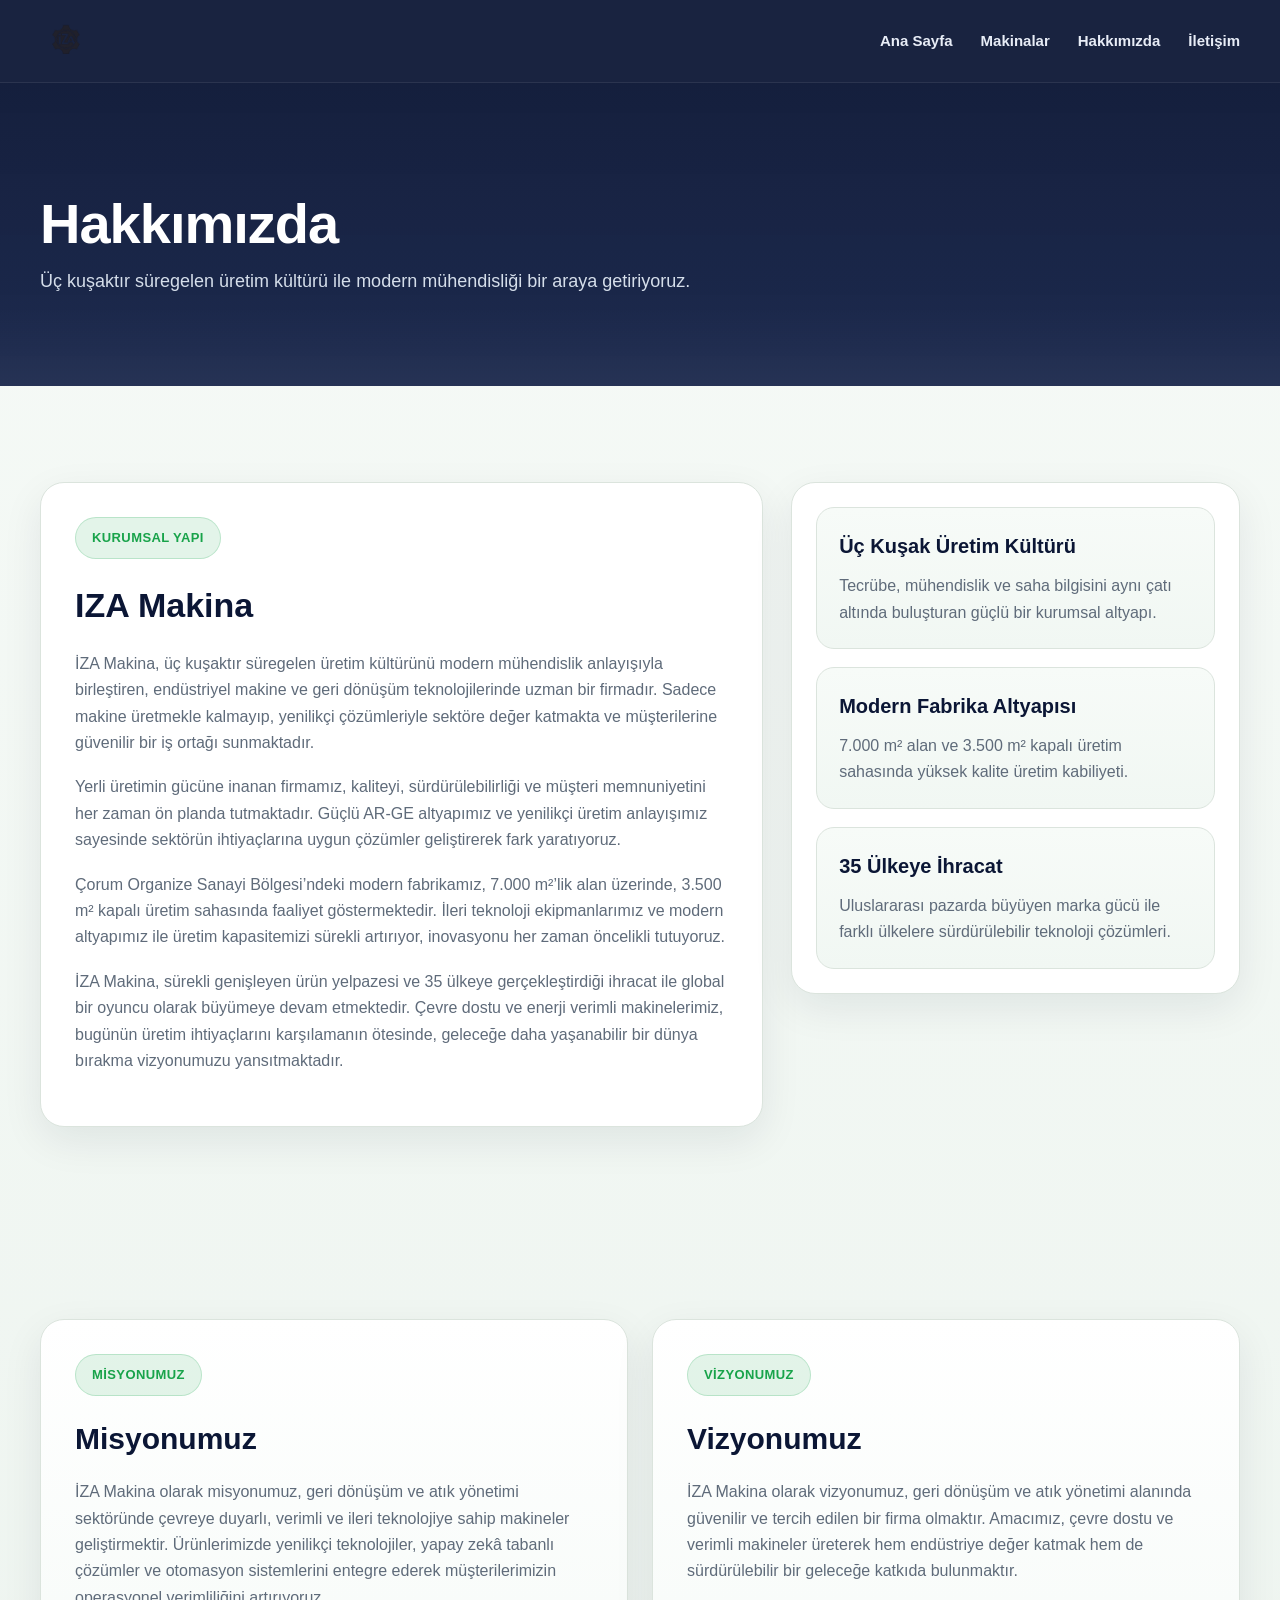
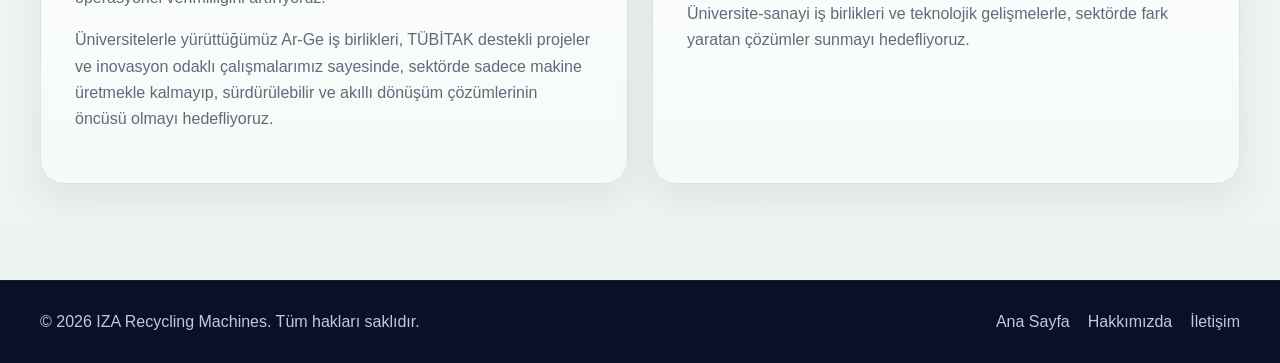
==== pages/about.html @ 07eab507 "site upload site upload" ====
<!DOCTYPE html>
<html lang="tr">
<head>
  <meta charset="UTF-8" />
  <meta name="viewport" content="width=device-width, initial-scale=1.0" />
  <title>Hakkımızda | IZA Makina</title>
  <link rel="stylesheet" href="../assets/css/style.css" />
</head>
<body>

  <header class="header">
    <div class="container">
<a href="../index.html" class="logo">
  <img src="../assets/images/izaLogo.png" alt="IZA Recycling Logo">
</a>

      <nav class="nav">
        <a href="../index.html">Ana Sayfa</a>
        <a href="../index.html#kategoriler">Makinalar</a>
        <a href="about.html">Hakkımızda</a>
        <a href="contact.html">İletişim</a>
      </nav>
    </div>
  </header>

  <main>
    <section class="page-hero">
      <div class="container">
        <h1>Hakkımızda</h1>
        <p>Üç kuşaktır süregelen üretim kültürü ile modern mühendisliği bir araya getiriyoruz.</p>
      </div>
    </section>

    <section class="about-section">
      <div class="container">
        <div class="about-grid">
          <div class="about-text">
            <span class="section-label">Kurumsal Yapı</span>
            <h2>IZA Makina</h2>

            <p>
              İZA Makina, üç kuşaktır süregelen üretim kültürünü modern mühendislik anlayışıyla birleştiren, endüstriyel makine ve geri dönüşüm teknolojilerinde uzman bir firmadır. Sadece makine üretmekle kalmayıp, yenilikçi çözümleriyle sektöre değer katmakta ve müşterilerine güvenilir bir iş ortağı sunmaktadır.
            </p>

            <p>
              Yerli üretimin gücüne inanan firmamız, kaliteyi, sürdürülebilirliği ve müşteri memnuniyetini her zaman ön planda tutmaktadır. Güçlü AR-GE altyapımız ve yenilikçi üretim anlayışımız sayesinde sektörün ihtiyaçlarına uygun çözümler geliştirerek fark yaratıyoruz.
            </p>

            <p>
              Çorum Organize Sanayi Bölgesi’ndeki modern fabrikamız, 7.000 m²’lik alan üzerinde, 3.500 m² kapalı üretim sahasında faaliyet göstermektedir. İleri teknoloji ekipmanlarımız ve modern altyapımız ile üretim kapasitemizi sürekli artırıyor, inovasyonu her zaman öncelikli tutuyoruz.
            </p>

            <p>
              İZA Makina, sürekli genişleyen ürün yelpazesi ve 35 ülkeye gerçekleştirdiği ihracat ile global bir oyuncu olarak büyümeye devam etmektedir. Çevre dostu ve enerji verimli makinelerimiz, bugünün üretim ihtiyaçlarını karşılamanın ötesinde, geleceğe daha yaşanabilir bir dünya bırakma vizyonumuzu yansıtmaktadır.
            </p>
          </div>

          <div class="about-highlight">
            <div class="highlight-card">
              <h3>Üç Kuşak Üretim Kültürü</h3>
              <p>Tecrübe, mühendislik ve saha bilgisini aynı çatı altında buluşturan güçlü bir kurumsal altyapı.</p>
            </div>

            <div class="highlight-card">
              <h3>Modern Fabrika Altyapısı</h3>
              <p>7.000 m² alan ve 3.500 m² kapalı üretim sahasında yüksek kalite üretim kabiliyeti.</p>
            </div>

            <div class="highlight-card">
              <h3>35 Ülkeye İhracat</h3>
              <p>Uluslararası pazarda büyüyen marka gücü ile farklı ülkelere sürdürülebilir teknoloji çözümleri.</p>
            </div>
          </div>
        </div>
      </div>
    </section>

    <section class="mission-vision">
      <div class="container">
        <div class="mission-grid">
          <div class="mission-card">
            <span class="section-label">Misyonumuz</span>
            <h2>Misyonumuz</h2>
            <p>
              İZA Makina olarak misyonumuz, geri dönüşüm ve atık yönetimi sektöründe çevreye duyarlı, verimli ve ileri teknolojiye sahip makineler geliştirmektir. Ürünlerimizde yenilikçi teknolojiler, yapay zekâ tabanlı çözümler ve otomasyon sistemlerini entegre ederek müşterilerimizin operasyonel verimliliğini artırıyoruz.
            </p>
            <p>
              Üniversitelerle yürüttüğümüz Ar-Ge iş birlikleri, TÜBİTAK destekli projeler ve inovasyon odaklı çalışmalarımız sayesinde, sektörde sadece makine üretmekle kalmayıp, sürdürülebilir ve akıllı dönüşüm çözümlerinin öncüsü olmayı hedefliyoruz.
            </p>
          </div>

          <div class="vision-card">
            <span class="section-label">Vizyonumuz</span>
            <h2>Vizyonumuz</h2>
            <p>
              İZA Makina olarak vizyonumuz, geri dönüşüm ve atık yönetimi alanında güvenilir ve tercih edilen bir firma olmaktır. Amacımız, çevre dostu ve verimli makineler üreterek hem endüstriye değer katmak hem de sürdürülebilir bir geleceğe katkıda bulunmaktır.
            </p>
            <p>
              Üniversite-sanayi iş birlikleri ve teknolojik gelişmelerle, sektörde fark yaratan çözümler sunmayı hedefliyoruz.
            </p>
          </div>
        </div>
      </div>
    </section>
  </main>

  <footer class="footer">
    <div class="container footer-content">
      <p>© 2026 IZA Recycling Machines. Tüm hakları saklıdır.</p>
      <div class="footer-links">
        <a href="../index.html">Ana Sayfa</a>
        <a href="about.html">Hakkımızda</a>
        <a href="contact.html">İletişim</a>
      </div>
    </div>
  </footer>

</body>
</html>
---- assets/css/style.css ----
:root {
  --bg: #f4f7f5;
  --surface: #ffffff;
  --surface-soft: #eef4f0;
  --primary: #0b1635;
  --primary-2: #101d44;
  --accent: #18a34a;
  --accent-dark: #12803a;
  --text: #152033;
  --text-soft: #5f6b7a;
  --border: #dbe4dd;
  --shadow: 0 14px 40px rgba(11, 22, 53, 0.08);
  --radius: 20px;
  --radius-sm: 14px;
  --container: 1200px;
}

* {
  margin: 0;
  padding: 0;
  box-sizing: border-box;
}

html {
  scroll-behavior: smooth;
}

body {
  font-family: Arial, Helvetica, sans-serif;
  background: linear-gradient(180deg, #f6faf7 0%, #edf4ef 100%);
  color: var(--text);
  line-height: 1.65;
}

a {
  color: inherit;
  text-decoration: none;
}

img {
  display: block;
  max-width: 100%;
}

.container {
  width: min(var(--container), calc(100% - 32px));
  margin: 0 auto;
}

/* HEADER */

.header {
  position: sticky;
  top: 0;
  z-index: 1000;
  background: rgba(11, 22, 53, 0.94);
  backdrop-filter: blur(10px);
  border-bottom: 1px solid rgba(255, 255, 255, 0.08);
}

.header .container {
  min-height: 82px;
  display: flex;
  align-items: center;
  justify-content: space-between;
  gap: 24px;
}

.logo img {
  height: 52px;
  width: auto;
}

.nav {
  display: flex;
  align-items: center;
  gap: 28px;
}

.nav a {
  color: #e8edf7;
  font-size: 15px;
  font-weight: 600;
  position: relative;
  transition: 0.25s ease;
}

.nav a::after {
  content: "";
  position: absolute;
  left: 0;
  bottom: -8px;
  width: 0;
  height: 2px;
  background: var(--accent);
  transition: width 0.25s ease;
}

.nav a:hover {
  color: #ffffff;
}

.nav a:hover::after {
  width: 100%;
}

/* HERO */

.hero {
  position: relative;
  min-height: 720px;
  display: flex;
  align-items: center;
  background:
    radial-gradient(circle at top left, rgba(24, 163, 74, 0.14), transparent 28%),
    linear-gradient(rgba(7, 15, 39, 0.72), rgba(7, 15, 39, 0.84)),
    url("../images/hero.webp") center/cover no-repeat;
  color: #ffffff;
}

.hero::before {
  content: "";
  position: absolute;
  inset: 0;
  background:
    linear-gradient(90deg, rgba(255, 255, 255, 0.035) 1px, transparent 1px),
    linear-gradient(rgba(255, 255, 255, 0.035) 1px, transparent 1px);
  background-size: 48px 48px;
  mask-image: linear-gradient(to bottom, rgba(0, 0, 0, 0.9), transparent);
  pointer-events: none;
}

.hero-content {
  position: relative;
  z-index: 2;
  max-width: 800px;
}

.hero-badge,
.section-label {
  display: inline-flex;
  align-items: center;
  gap: 10px;
  padding: 9px 16px;
  border-radius: 999px;
  background: rgba(24, 163, 74, 0.12);
  color: var(--accent);
  font-size: 13px;
  font-weight: 800;
  letter-spacing: 0.4px;
  text-transform: uppercase;
  border: 1px solid rgba(24, 163, 74, 0.2);
  margin-bottom: 18px;
}

.hero h1 {
  font-size: clamp(38px, 6vw, 62px);
  line-height: 1.08;
  letter-spacing: -1.5px;
  margin-bottom: 18px;
}

.hero p {
  max-width: 720px;
  font-size: 18px;
  color: #d8dfeb;
  margin-bottom: 32px;
}

.hero-actions,
.contact-actions {
  display: flex;
  flex-wrap: wrap;
  gap: 14px;
}

.btn {
  display: inline-flex;
  align-items: center;
  justify-content: center;
  min-height: 52px;
  padding: 0 22px;
  border-radius: 14px;
  border: 1px solid transparent;
  font-size: 15px;
  font-weight: 800;
  cursor: pointer;
  transition: 0.25s ease;
}

.btn-primary {
  background: linear-gradient(135deg, var(--accent), #23c05d);
  color: #ffffff;
  box-shadow: 0 10px 24px rgba(24, 163, 74, 0.22);
}

.btn-primary:hover {
  transform: translateY(-2px);
  background: linear-gradient(135deg, var(--accent-dark), var(--accent));
}

.btn-secondary {
  background: rgba(255, 255, 255, 0.08);
  color: #ffffff;
  border-color: rgba(255, 255, 255, 0.18);
}

.btn-secondary:hover {
  background: rgba(255, 255, 255, 0.14);
}

/* GENERIC SECTIONS */

.categories,
.about-preview,
.products,
.contact-preview,
.about-section,
.mission-vision,
.contact-page-section,
.contact-forms-section,
.map-section {
  padding: 96px 0;
}

.section-heading {
  max-width: 780px;
  margin-bottom: 42px;
}

.section-heading h2 {
  font-size: clamp(30px, 4vw, 46px);
  line-height: 1.15;
  letter-spacing: -1px;
  color: var(--primary);
  margin-bottom: 14px;
}

.section-heading p {
  color: var(--text-soft);
  font-size: 16px;
}

/* CATEGORY CARDS */

.category-grid {
  display: grid;
  grid-template-columns: repeat(3, 1fr);
  gap: 24px;
}

.category-card {
  position: relative;
  overflow: hidden;
  min-height: 260px;
  background: linear-gradient(180deg, #ffffff 0%, #f4faf6 100%);
  border: 1px solid var(--border);
  border-radius: var(--radius);
  box-shadow: var(--shadow);
  transition: 0.3s ease;
}

.category-card::before {
  content: "";
  position: absolute;
  top: -30px;
  right: -30px;
  width: 120px;
  height: 120px;
  background: radial-gradient(circle, rgba(24, 163, 74, 0.12), transparent 70%);
  z-index: 1;
}

.category-card:hover {
  transform: translateY(-6px);
  border-color: #b9d8c2;
}

.category-card-front {
  position: relative;
  z-index: 2;
  padding: 28px;
  height: 100%;
  transition: opacity 0.35s ease, transform 0.35s ease;
}

.category-card-front h3 {
  font-size: 24px;
  line-height: 1.2;
  color: var(--primary);
  margin-bottom: 12px;
}

.category-card-front p {
  color: var(--text-soft);
  margin-bottom: 18px;
}

.category-count {
  display: inline-flex;
  align-items: center;
  justify-content: center;
  min-height: 36px;
  padding: 0 14px;
  border-radius: 999px;
  background: #eaf8ee;
  color: var(--accent-dark);
  font-size: 14px;
  font-weight: 800;
  border: 1px solid #ccebd6;
}

.category-card-hover {
  position: absolute;
  inset: 0;
  z-index: 3;
  opacity: 0;
  pointer-events: none;
  transition: opacity 0.35s ease;
  background: linear-gradient(135deg, rgba(11, 22, 53, 0.78), rgba(24, 163, 74, 0.72));
}

.category-card:hover .category-card-hover {
  opacity: 1;
  pointer-events: auto;
}

.category-card:hover .category-card-front {
  opacity: 0.08;
  transform: scale(1.02);
}

.hover-grid {
  position: absolute;
  inset: 0;
  display: grid;
  grid-template-columns: 1fr 1fr;
  grid-template-rows: 1fr 1fr;
}

.hover-item {
  position: relative;
  display: flex;
  align-items: center;
  justify-content: center;
  padding: 14px;
  text-align: center;
  color: #ffffff;
  font-weight: 800;
  font-size: 14px;
  line-height: 1.3;
  border: 1px solid rgba(255, 255, 255, 0.08);
  backdrop-filter: blur(1px);
  opacity: 0;
  overflow: hidden;
  isolation: isolate;
  transition: transform 0.4s ease, opacity 0.4s ease, background 0.3s ease;
}

.hover-item img {
  position: absolute;
  inset: 0;
  width: 100%;
  height: 100%;
  object-fit: contain;
  object-position: center;
  opacity: 0.42;
  transform: scale(0.88);
  z-index: -2;
  filter: brightness(0.95) saturate(0.95);
}

.hover-item span {
  position: absolute;
  inset: 0;
  z-index: 2;
  display: flex;
  align-items: center;
  justify-content: center;
  padding: 12px;
  text-align: center;
  color: #ffffff;
  text-shadow: 0 2px 10px rgba(0, 0, 0, 0.55);
  word-break: break-word;
}

.hover-item::after {
  content: "";
  position: absolute;
  inset: 0;
  background: rgba(24, 163, 74, 0.46);
  z-index: -1;
}

.hover-item:nth-child(1) {
  transform: translate(-40px, -40px);
}

.hover-item:nth-child(2) {
  transform: translate(40px, -40px);
}

.hover-item:nth-child(3) {
  transform: translate(-40px, 40px);
}

.hover-item:nth-child(4) {
  transform: translate(40px, 40px);
}

.category-card:hover .hover-item {
  transform: translate(0, 0);
  opacity: 1;
}

.hover-item:hover::after {
  background: rgba(24, 163, 74, 0.36);
}

.hover-item.empty {
  opacity: 0.12 !important;
  background: rgba(255, 255, 255, 0.03);
}

.hover-item.empty img,
.hover-item.empty span {
  display: none;
}

.hover-center {
  position: absolute;
  left: 50%;
  top: 50%;
  width: 170px;
  min-height: 170px;
  transform: translate(-50%, -50%) scale(0.8);
  border-radius: 50%;
  background: rgba(255, 255, 255, 0.12);
  border: 1px solid rgba(255, 255, 255, 0.16);
  backdrop-filter: blur(8px);
  display: flex;
  flex-direction: column;
  align-items: center;
  justify-content: center;
  gap: 12px;
  text-align: center;
  color: #ffffff;
  opacity: 0;
  transition: opacity 0.35s ease, transform 0.35s ease;
  padding: 20px;
}

.category-card:hover .hover-center {
  opacity: 1;
  transform: translate(-50%, -50%) scale(1);
}

.hover-center span {
  font-size: 14px;
  font-weight: 700;
  color: #e7fff0;
}

.hover-link {
  display: inline-flex;
  align-items: center;
  justify-content: center;
  min-height: 40px;
  padding: 0 14px;
  border-radius: 999px;
  background: #ffffff;
  color: var(--primary);
  font-size: 13px;
  font-weight: 800;
  transition: 0.25s ease;
}

.hover-link:hover {
  background: #dff7e7;
}

/* ABOUT PREVIEW */

.about-preview {
  background:
    linear-gradient(180deg, rgba(11, 22, 53, 0.96), rgba(16, 29, 68, 0.96)),
    url("../images/hero.webp") center/cover no-repeat;
  color: #ffffff;
}

.about-preview .section-heading h2,
.about-preview .section-heading p,
.about-preview .section-label {
  color: #ffffff;
}

.about-preview .section-heading p {
  color: #d7e0eb;
}

.about-features {
  display: grid;
  grid-template-columns: repeat(3, 1fr);
  gap: 24px;
}

.about-feature {
  background: rgba(255, 255, 255, 0.08);
  border: 1px solid rgba(255, 255, 255, 0.12);
  border-radius: var(--radius);
  padding: 28px;
  backdrop-filter: blur(8px);
}

.about-feature h3 {
  font-size: 22px;
  margin-bottom: 12px;
  color: #ffffff;
}

.about-feature p {
  color: #d5deea;
}

/* PRODUCTS */

.product-grid {
  display: grid;
  grid-template-columns: repeat(3, 1fr);
  gap: 24px;
}

.product-card {
  overflow: hidden;
  background: var(--surface);
  border-radius: var(--radius);
  border: 1px solid var(--border);
  box-shadow: var(--shadow);
  transition: 0.3s ease;
}

.product-card:hover {
  transform: translateY(-6px);
}

.product-card img {
  width: 100%;
  height: 250px;
  object-fit: cover;
  background: #dbe4dd;
}

.product-card-content {
  padding: 24px;
}

.product-card h3 {
  font-size: 22px;
  line-height: 1.25;
  margin-bottom: 10px;
  color: var(--primary);
}

.product-card p {
  color: var(--text-soft);
  margin-bottom: 12px;
}

.product-link {
  color: var(--accent);
  font-weight: 800;
}

.product-link:hover {
  color: var(--accent-dark);
}

/* CONTACT PREVIEW */

.contact-preview {
  background: linear-gradient(135deg, var(--primary), #182958);
  color: #ffffff;
}

.contact-preview .section-heading h2,
.contact-preview .section-heading p,
.contact-preview .section-label {
  color: #ffffff;
}

.contact-preview .section-heading p {
  color: #d8dfeb;
}

/* FOOTER */

.footer {
  background: #081127;
  color: #bfcadd;
  padding: 28px 0;
  border-top: 1px solid rgba(255, 255, 255, 0.06);
}

.footer-content {
  display: flex;
  align-items: center;
  justify-content: space-between;
  gap: 24px;
}

.footer-links {
  display: flex;
  flex-wrap: wrap;
  gap: 18px;
}

.footer-links a:hover {
  color: #ffffff;
}

/* PAGE HERO */

.page-hero {
  position: relative;
  padding: 110px 0 90px;
  background:
    linear-gradient(180deg, rgba(11, 22, 53, 0.96), rgba(16, 29, 68, 0.94)),
    url("../images/hero.webp") center/cover no-repeat;
  color: #ffffff;
}

.page-hero::after {
  content: "";
  position: absolute;
  inset: auto 0 0 0;
  height: 80px;
  background: linear-gradient(to bottom, transparent, rgba(255, 255, 255, 0.04));
}

.page-hero h1 {
  position: relative;
  z-index: 2;
  font-size: clamp(38px, 5vw, 56px);
  line-height: 1.1;
  margin-bottom: 12px;
  letter-spacing: -1px;
}

.page-hero p {
  position: relative;
  z-index: 2;
  max-width: 760px;
  color: #d5deea;
  font-size: 18px;
}

/* ABOUT PAGE */

.about-section {
  background: transparent;
}

.about-grid {
  display: grid;
  grid-template-columns: 1.45fr 0.9fr;
  gap: 28px;
  align-items: start;
}

.about-text,
.about-highlight {
  background: var(--surface);
  border: 1px solid var(--border);
  border-radius: 24px;
  box-shadow: var(--shadow);
}

.about-text {
  padding: 34px;
}

.about-text h2 {
  font-size: 34px;
  color: var(--primary);
  margin-bottom: 18px;
}

.about-text p {
  color: var(--text-soft);
  margin-bottom: 18px;
}

.about-highlight {
  padding: 24px;
  display: flex;
  flex-direction: column;
  gap: 18px;
}

.highlight-card {
  background: linear-gradient(180deg, #f7fbf8 0%, #f1f7f3 100%);
  border: 1px solid var(--border);
  border-radius: 18px;
  padding: 22px;
}

.highlight-card h3 {
  color: var(--primary);
  font-size: 20px;
  margin-bottom: 10px;
}

.highlight-card p {
  color: var(--text-soft);
}

.mission-grid {
  display: grid;
  grid-template-columns: repeat(2, 1fr);
  gap: 24px;
}

.mission-card,
.vision-card {
  background: linear-gradient(180deg, #ffffff 0%, #f5faf7 100%);
  border: 1px solid var(--border);
  border-radius: 24px;
  padding: 34px;
  box-shadow: var(--shadow);
}

.mission-card h2,
.vision-card h2 {
  color: var(--primary);
  font-size: 30px;
  margin-bottom: 16px;
}

.mission-card p,
.vision-card p {
  color: var(--text-soft);
  margin-bottom: 16px;
}

/* CONTACT PAGE */

.contact-page-section {
  padding-bottom: 48px;
}

.contact-info-grid {
  display: grid;
  grid-template-columns: repeat(3, 1fr);
  gap: 24px;
}

.contact-info-card {
  background: linear-gradient(180deg, #ffffff 0%, #f4faf6 100%);
  border: 1px solid var(--border);
  border-radius: 22px;
  padding: 28px;
  box-shadow: var(--shadow);
  min-height: 220px;
}

.contact-info-card h3 {
  font-size: 23px;
  color: var(--primary);
  margin-bottom: 14px;
}

.contact-info-card p {
  color: var(--text-soft);
  margin-bottom: 8px;
}

.contact-info-card a {
  color: var(--accent-dark);
  font-weight: 800;
}

.contact-forms-section {
  padding-top: 24px;
}

.contact-forms-grid {
  display: grid;
  grid-template-columns: repeat(2, 1fr);
  gap: 24px;
}

.contact-form-card {
  background: var(--surface);
  border: 1px solid var(--border);
  border-radius: 24px;
  padding: 32px;
  box-shadow: var(--shadow);
}

.form-card-header {
  margin-bottom: 22px;
}

.form-card-header h2 {
  font-size: 34px;
  color: var(--primary);
  margin-bottom: 10px;
}

.form-card-header p {
  color: var(--text-soft);
}

.contact-form {
  display: flex;
  flex-direction: column;
  gap: 18px;
}

.form-group {
  display: flex;
  flex-direction: column;
  gap: 8px;
}

.form-group label {
  font-size: 15px;
  font-weight: 800;
  color: var(--primary);
}

.form-group input,
.form-group textarea {
  width: 100%;
  background: #fbfdfb;
  color: var(--text);
  border: 1px solid #cfdbd2;
  border-radius: 14px;
  padding: 14px 16px;
  font-size: 15px;
  outline: none;
  transition: 0.25s ease;
}

.form-group input:focus,
.form-group textarea:focus {
  border-color: #8fd1a7;
  box-shadow: 0 0 0 4px rgba(24, 163, 74, 0.12);
}

.form-group textarea {
  resize: vertical;
  min-height: 160px;
}

.map-wrapper {
  overflow: hidden;
  border-radius: 24px;
  border: 1px solid var(--border);
  box-shadow: var(--shadow);
}

/* RESPONSIVE */

@media (max-width: 1100px) {
  .category-grid,
  .about-features,
  .product-grid,
  .contact-info-grid,
  .contact-forms-grid,
  .mission-grid,
  .about-grid {
    grid-template-columns: repeat(2, 1fr);
  }

  .about-grid {
    align-items: stretch;
  }
}

@media (max-width: 900px) {
  .header .container {
    min-height: auto;
    padding: 18px 0;
    flex-direction: column;
    align-items: flex-start;
  }

  .nav {
    flex-wrap: wrap;
    gap: 14px;
  }

  .hero {
    min-height: 620px;
  }
}

@media (max-width: 768px) {
  .category-grid,
  .about-features,
  .product-grid,
  .contact-info-grid,
  .contact-forms-grid,
  .mission-grid,
  .about-grid {
    grid-template-columns: 1fr;
  }

  .category-card-hover {
    display: none;
  }

  .category-card-front {
    opacity: 1 !important;
    transform: none !important;
  }

  .hero,
  .page-hero {
    text-align: left;
  }

  .footer-content {
    flex-direction: column;
    align-items: flex-start;
  }

  .categories,
  .about-preview,
  .products,
  .contact-preview,
  .about-section,
  .mission-vision,
  .contact-page-section,
  .contact-forms-section,
  .map-section {
    padding: 72px 0;
  }

  .contact-form-card,
  .about-text,
  .about-highlight,
  .mission-card,
  .vision-card {
    padding: 24px;
  }
}

@media (max-width: 560px) {
  .container {
    width: min(var(--container), calc(100% - 20px));
  }

  .btn {
    width: 100%;
  }

  .hero h1,
  .page-hero h1 {
    font-size: 34px;
  }

  .section-heading h2 {
    font-size: 30px;
  }

  .form-card-header h2,
  .about-text h2,
  .mission-card h2,
  .vision-card h2 {
    font-size: 28px;
  }
}
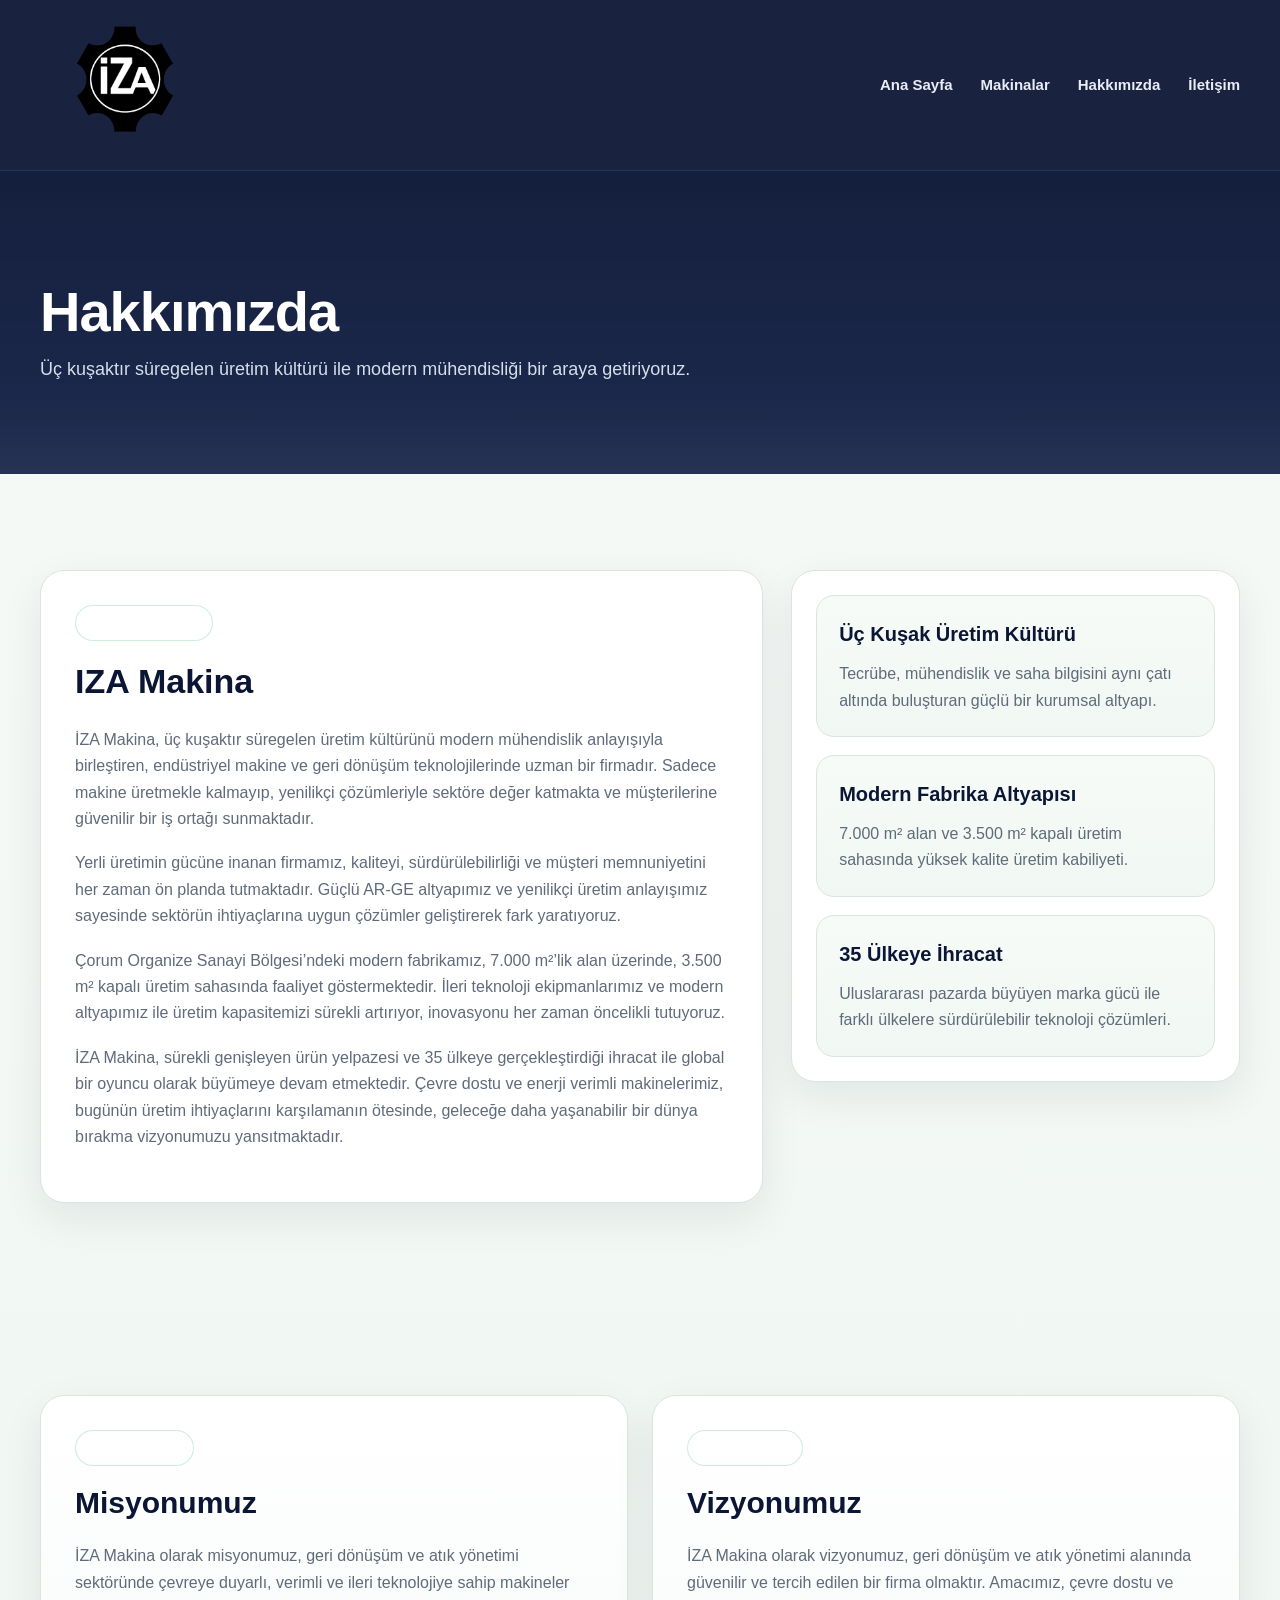
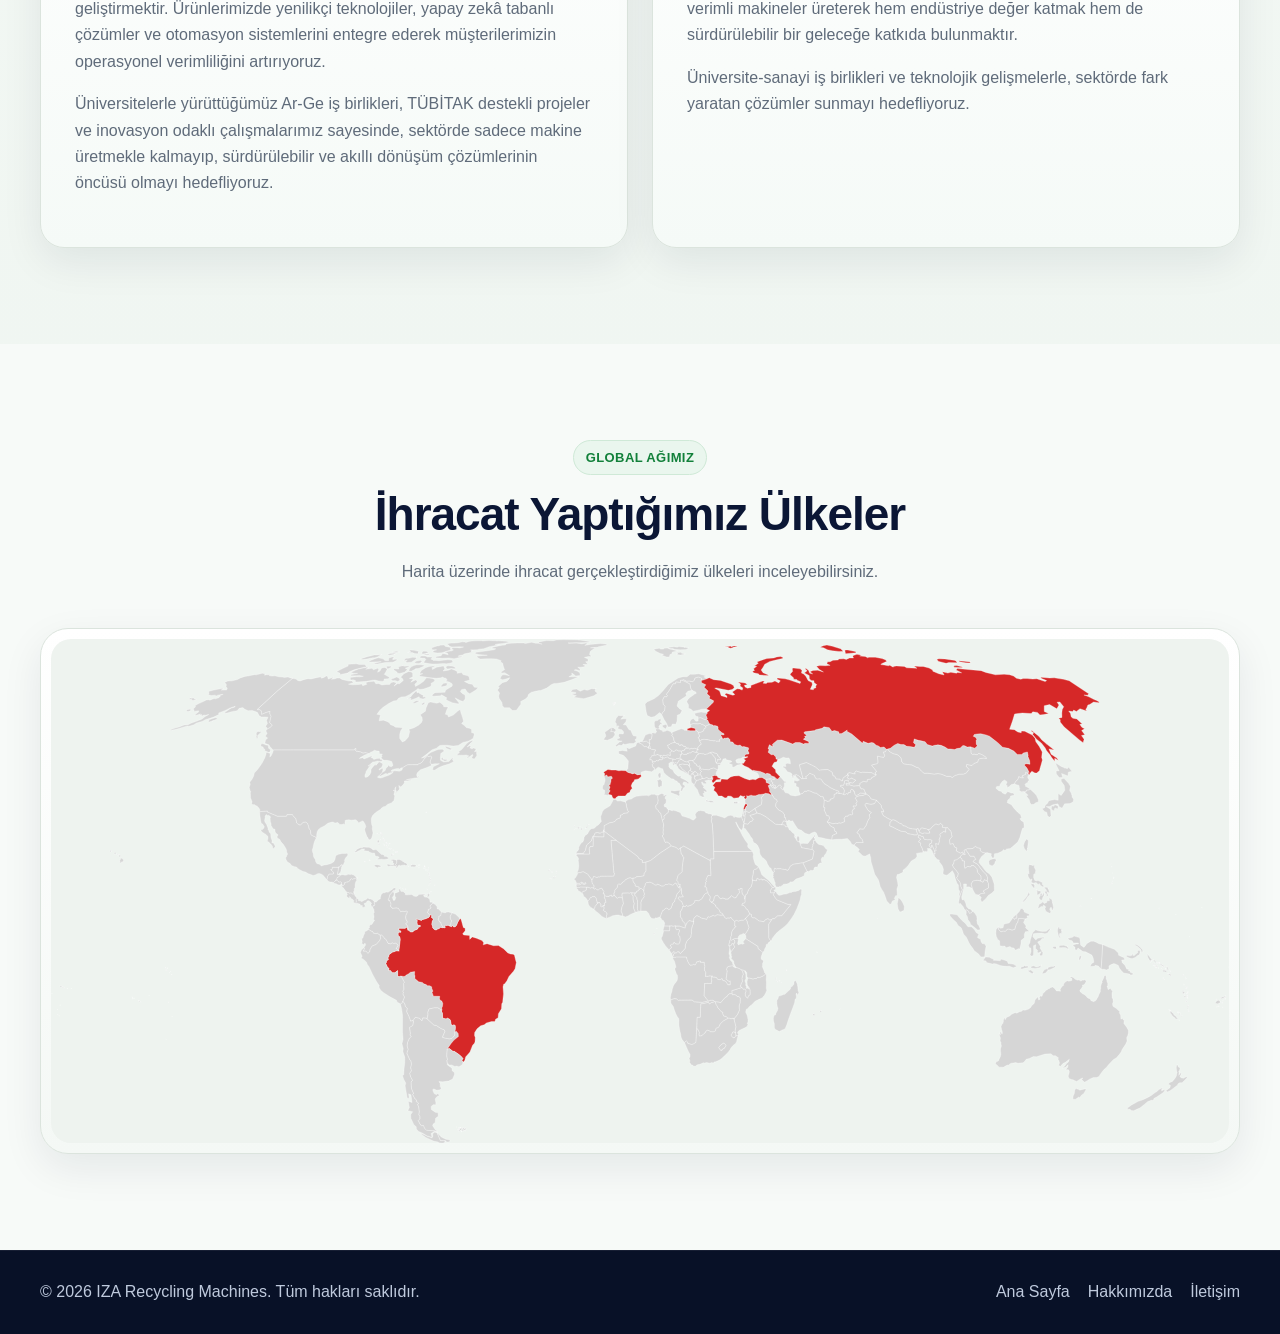
==== commit 2c2d80f3: "1.8 1.8" ====
--- a/pages/about.html
+++ b/pages/about.html
@@ -10,9 +10,9 @@
 
   <header class="header">
     <div class="container">
-<a href="../index.html" class="logo">
-  <img src="../assets/images/izaLogo.png" alt="IZA Recycling Logo">
-</a>
+      <a href="../index.html" class="logo">
+        <img src="../assets/images/izaLogo.png" alt="IZA Recycling Logo">
+      </a>
 
       <nav class="nav">
         <a href="../index.html">Ana Sayfa</a>
@@ -102,6 +102,29 @@
         </div>
       </div>
     </section>
+
+    <section class="world-map-section">
+      <div class="container">
+        <div class="section-heading section-heading-center">
+          <span class="section-label">Global Ağımız</span>
+          <h2>İhracat Yaptığımız Ülkeler</h2>
+          <p>Harita üzerinde ihracat gerçekleştirdiğimiz ülkeleri inceleyebilirsiniz.</p>
+        </div>
+
+        <div class="world-map-card">
+          <div class="world-map-wrapper">
+            <object
+              id="worldMapObject"
+              type="image/svg+xml"
+              data="../assets/images/WorldMap.svg"
+              aria-label="Dünya Haritası"
+            ></object>
+
+            <div id="map-tooltip" class="map-tooltip"></div>
+          </div>
+        </div>
+      </div>
+    </section>
   </main>
 
   <footer class="footer">
@@ -115,5 +138,78 @@
     </div>
   </footer>
 
+<script>
+document.addEventListener("DOMContentLoaded", () => {
+  const mapObject = document.getElementById("worldMapObject");
+  const tooltip = document.getElementById("map-tooltip");
+
+  const exportedCountries = [
+    { id: "ES", name: "İspanya" },
+    { id: "BR", name: "Brezilya" },
+    { id: "TR-1", name: "Türkiye" },
+    { id: "TR-2", name: "Türkiye" },
+    { id: "RU-1", name: "Rusya" },
+    { id: "RU-2", name: "Rusya" },
+    { id: "RU-3", name: "Rusya" },
+    { id: "RU-4", name: "Rusya" },
+    { id: "RU-5", name: "Rusya" },
+    { id: "RU-6", name: "Rusya" },
+    { id: "RU-7", name: "Rusya" },
+    { id: "RU-8", name: "Rusya" },
+    { id: "RU-9", name: "Rusya" },
+    { id: "RU-10", name: "Rusya" },
+    { id: "LB", name: "Lübnan" }
+  ];
+
+  mapObject.addEventListener("load", () => {
+    const svgDoc = mapObject.contentDocument;
+    if (!svgDoc) return;
+
+    const svgRoot = svgDoc.querySelector("svg");
+    if (!svgRoot) return;
+
+    svgRoot.style.width = "100%";
+    svgRoot.style.height = "100%";
+    svgRoot.style.transform = "none";
+    svgRoot.style.transformOrigin = "center center";
+    svgRoot.setAttribute("preserveAspectRatio", "xMidYMid meet");
+
+    const allCountries = svgDoc.querySelectorAll("path");
+
+    allCountries.forEach((country) => {
+      country.style.fill = "#d6d6d6";
+      country.style.stroke = "#ffffff";
+      country.style.strokeWidth = "0.5";
+      country.style.transition = "fill 0.2s ease";
+    });
+
+    exportedCountries.forEach((countryData) => {
+      const country = svgDoc.getElementById(countryData.id);
+      if (!country) return;
+
+      country.style.fill = "#d62828";
+      country.style.cursor = "pointer";
+
+      country.addEventListener("mouseenter", () => {
+        country.style.fill = "#ef4444";
+        tooltip.textContent = countryData.name;
+        tooltip.style.opacity = "1";
+      });
+
+      country.addEventListener("mousemove", (e) => {
+        const objectRect = mapObject.getBoundingClientRect();
+        tooltip.style.left = `${objectRect.left + e.clientX + 12}px`;
+        tooltip.style.top = `${objectRect.top + e.clientY + 12}px`;
+      });
+
+      country.addEventListener("mouseleave", () => {
+        country.style.fill = "#d62828";
+        tooltip.style.opacity = "0";
+      });
+    });
+  });
+});
+</script>
+
 </body>
 </html>
--- a/assets/css/style.css
+++ b/assets/css/style.css
@@ -67,7 +67,7 @@
 }
 
 .logo img {
-  height: 52px;
+  height: 170px;
   width: auto;
 }
 
@@ -167,11 +167,20 @@
   margin-bottom: 32px;
 }
 
-.hero-actions,
-.contact-actions {
+.hero-actions {
   display: flex;
   flex-wrap: wrap;
   gap: 14px;
+}
+
+.contact-actions {
+  display: flex;
+  flex-wrap: wrap;
+  gap: 14px;
+}
+
+.contact-actions-centered {
+  justify-content: center;
 }
 
 .btn {
@@ -211,6 +220,30 @@
 
 /* GENERIC SECTIONS */
 
+.partners {
+  padding: 96px 0;
+  background: #f8fbf9;
+  overflow: hidden;
+}
+
+.partner-item {
+  display: flex;
+  flex-direction: column;
+  align-items: center;
+  text-align: center;
+}
+
+.partner-item img {
+  width: 100%;
+  height: 90px;
+  object-fit: contain;
+}
+
+.partner-item span {
+  margin-top: 10px;
+  font-weight: 600;
+}
+
 .categories,
 .about-preview,
 .products,
@@ -226,6 +259,10 @@
 .section-heading {
   max-width: 780px;
   margin-bottom: 42px;
+  background: transparent;
+  border: none;
+  box-shadow: none;
+  padding: 0;
 }
 
 .section-heading h2 {
@@ -234,11 +271,46 @@
   letter-spacing: -1px;
   color: var(--primary);
   margin-bottom: 14px;
+  background: transparent;
+  border: none;
+  box-shadow: none;
 }
 
 .section-heading p {
   color: var(--text-soft);
   font-size: 16px;
+  background: transparent;
+  border: none;
+  box-shadow: none;
+}
+
+.section-heading-left {
+  text-align: left;
+}
+
+.section-heading-center {
+  text-align: center;
+  max-width: 700px;
+  margin-left: auto;
+  margin-right: auto;
+}
+
+.section-heading-left .section-label,
+.section-heading-center .section-label {
+  background: #eaf6ee;
+  color: var(--accent-dark);
+  border: 1px solid #cfe9d7;
+}
+
+.section-heading-center h2 {
+  line-height: 1.2;
+  margin-bottom: 16px;
+}
+
+.section-heading-center p {
+  line-height: 1.7;
+  margin-left: auto;
+  margin-right: auto;
 }
 
 /* CATEGORY CARDS */
@@ -489,13 +561,20 @@
 }
 
 .about-preview .section-heading h2,
-.about-preview .section-heading p,
-.about-preview .section-label {
+.about-preview .section-heading p {
   color: #ffffff;
 }
 
 .about-preview .section-heading p {
   color: #d7e0eb;
+}
+
+.about-preview .section-label,
+.contact-preview .section-label,
+.mobile-app-section .section-label {
+  background: rgba(255,255,255,0.12) !important;
+  color: #ffffff !important;
+  border: 1px solid rgba(255,255,255,0.2) !important;
 }
 
 .about-features {
@@ -546,7 +625,7 @@
 .product-card img {
   width: 100%;
   height: 250px;
-  object-fit: cover;
+  object-fit: contain;
   background: #dbe4dd;
 }
 
@@ -589,6 +668,16 @@
 }
 
 .contact-preview .section-heading p {
+  color: #d8dfeb;
+}
+
+.contact-preview .section-heading-center h2,
+.contact-preview .section-heading-center p,
+.contact-preview .section-heading-center .section-label {
+  color: #ffffff;
+}
+
+.contact-preview .section-heading-center p {
   color: #d8dfeb;
 }
 
@@ -860,7 +949,139 @@
   box-shadow: var(--shadow);
 }
 
-/* RESPONSIVE */
+/* PRODUCT DETAIL */
+
+.product-detail-section,
+.product-content-section {
+  padding: 96px 0;
+}
+
+.product-detail-top {
+  display: grid;
+  grid-template-columns: 1.1fr 1fr;
+  gap: 32px;
+  align-items: center;
+}
+
+.product-detail-image {
+  background: var(--surface);
+  border: 1px solid var(--border);
+  border-radius: 24px;
+  padding: 24px;
+  box-shadow: var(--shadow);
+}
+
+.product-detail-image img {
+  width: 100%;
+  max-height: 520px;
+  object-fit: contain;
+}
+
+.product-detail-summary {
+  background: var(--surface);
+  border: 1px solid var(--border);
+  border-radius: 24px;
+  padding: 32px;
+  box-shadow: var(--shadow);
+}
+
+.product-detail-summary h2 {
+  font-size: clamp(30px, 4vw, 44px);
+  line-height: 1.15;
+  color: var(--primary);
+  margin-bottom: 16px;
+}
+
+.product-detail-summary p {
+  color: var(--text-soft);
+  margin-bottom: 24px;
+}
+
+.product-detail-actions {
+  display: flex;
+  flex-wrap: wrap;
+  gap: 14px;
+}
+
+.product-content-grid {
+  display: grid;
+  grid-template-columns: repeat(2, 1fr);
+  gap: 24px;
+}
+
+.product-content-card {
+  background: var(--surface);
+  border: 1px solid var(--border);
+  border-radius: 24px;
+  padding: 30px;
+  box-shadow: var(--shadow);
+}
+
+.product-content-card h3 {
+  font-size: 28px;
+  color: var(--primary);
+  margin-bottom: 16px;
+}
+
+.product-content-card p {
+  color: var(--text-soft);
+}
+
+.detail-list {
+  list-style: none;
+  display: flex;
+  flex-direction: column;
+  gap: 12px;
+  padding: 0;
+  margin: 0;
+}
+
+.detail-list li {
+  position: relative;
+  padding-left: 22px;
+  color: var(--text-soft);
+}
+
+.detail-list li::before {
+  content: "";
+  position: absolute;
+  left: 0;
+  top: 10px;
+  width: 10px;
+  height: 10px;
+  border-radius: 50%;
+  background: var(--accent);
+}
+
+.specs-list {
+  display: flex;
+  flex-direction: column;
+  gap: 14px;
+}
+
+.spec-item {
+  display: flex;
+  justify-content: space-between;
+  gap: 18px;
+  padding: 14px 16px;
+  border: 1px solid var(--border);
+  border-radius: 14px;
+  background: #f8fbf9;
+}
+
+.spec-label {
+  font-weight: 800;
+  color: var(--primary);
+}
+
+.spec-value {
+  color: var(--text-soft);
+  text-align: right;
+}
+
+.similar-products-section {
+  padding-top: 0;
+}
 
 @media (max-width: 1100px) {
   .category-grid,
@@ -876,6 +1097,11 @@
   .about-grid {
     align-items: stretch;
   }
+
+  .product-detail-top,
+  .product-content-grid {
+    grid-template-columns: 1fr;
+  }
 }
 
 @media (max-width: 900px) {
@@ -934,7 +1160,9 @@
   .mission-vision,
   .contact-page-section,
   .contact-forms-section,
-  .map-section {
+  .map-section,
+  .product-detail-section,
+  .product-content-section {
     padding: 72px 0;
   }
 
@@ -942,33 +1170,192 @@
   .about-text,
   .about-highlight,
   .mission-card,
-  .vision-card {
+  .vision-card,
+  .product-detail-summary,
+  .product-content-card,
+  .product-detail-image {
     padding: 24px;
   }
+
+  .spec-item {
+    flex-direction: column;
+    align-items: flex-start;
+  }
+
+  .spec-value {
+    text-align: left;
+  }
+}
+
+.partners {
+  padding: 96px 0;
+  background: #f8fbf9;
+  overflow: hidden;
+}
+
+.partners-slider {
+  width: 100%;
+  overflow: hidden;
+  position: relative;
+}
+
+.partners-track {
+  display: flex;
+  gap: 24px;
+  will-change: transform;
+}
+
+.partner-item {
+  flex: 0 0 calc((100% - 48px) / 3);
+  max-width: calc((100% - 48px) / 3);
+  display: flex;
+  flex-direction: column;
+  align-items: center;
+  text-align: center;
+}
+
+.partner-item img {
+  width: 140px;
+  height: 80px;
+  object-fit: contain;
+  margin-bottom: 12px;
+}
+
+.partner-item span {
+  font-size: 14px;
+  font-weight: 700;
+  color: var(--primary);
+}
+
+@media (max-width: 900px) {
+  .partner-item {
+    flex: 0 0 calc((100% - 24px) / 2);
+    max-width: calc((100% - 24px) / 2);
+  }
 }
 
 @media (max-width: 560px) {
-  .container {
-    width: min(var(--container), calc(100% - 20px));
-  }
-
-  .btn {
-    width: 100%;
-  }
-
-  .hero h1,
-  .page-hero h1 {
-    font-size: 34px;
-  }
-
-  .section-heading h2 {
-    font-size: 30px;
-  }
-
-  .form-card-header h2,
-  .about-text h2,
-  .mission-card h2,
-  .vision-card h2 {
-    font-size: 28px;
-  }
+  .partner-item {
+    flex: 0 0 100%;
+    max-width: 100%;
+  }
+}
+
+.mobile-app-section {
+  padding: 72px 0;
+  background: linear-gradient(135deg, var(--primary), #182958);
+}
+
+.mobile-app-box {
+  padding: 32px 36px;
+  border-radius: 20px;
+  background: rgba(255, 255, 255, 0.06);
+  border: 1px solid rgba(255, 255, 255, 0.1);
+  backdrop-filter: blur(6px);
+  max-width: 900px;
+  margin: 0 auto;
+}
+
+.mobile-app-text {
+  text-align: center;
+}
+
+.mobile-app-text h2 {
+  color: #ffffff;
+  font-size: 32px;
+  margin-bottom: 10px;
+}
+
+.mobile-app-text p {
+  color: #cfd6e3;
+  margin-bottom: 20px;
+  max-width: 600px;
+  margin-left: auto;
+  margin-right: auto;
+}
+
+.section-label {
+  display: inline-block;
+  font-size: 13px;
+  padding: 6px 12px;
+  border-radius: 999px;
+  background: rgba(255,255,255,0.08);
+  color: #fff;
+  margin-bottom: 12px;
+}
+
+.store-buttons {
+  display: flex;
+  gap: 14px;
+  flex-wrap: wrap;
+  justify-content: center;
+}
+
+.store-buttons img {
+  height: 50px;
+  width: auto;
+  transition: transform 0.2s ease;
+}
+
+.store-buttons img:hover {
+  transform: scale(1.05);
+}
+
+.whatsapp-btn {
+  position: fixed;
+  bottom: 20px;
+  right: 20px;
+  width: 60px;
+  height: 60px;
+  z-index: 999;
+}
+
+.whatsapp-btn img {
+  width: 100%;
+  height: 100%;
+}
+
+.world-map-section {
+  padding: 96px 0;
+  background: #f7faf8;
+}
+
+.world-map-card {
+  background: linear-gradient(180deg, #ffffff 0%, #f4f8f5 100%);
+  border: 1px solid var(--border);
+  border-radius: 28px;
+  box-shadow: var(--shadow);
+  padding: 10px;
+}
+
+.world-map-wrapper {
+  position: relative;
+  width: 100%;
+  aspect-ratio: 2000 / 857;
+  border-radius: 20px;
+  overflow: hidden;
+  background: #eef3ef;
+}
+
+.world-map-wrapper object {
+  display: block;
+  width: 100%;
+  height: 100%;
+  border: 0;
+}
+
+.map-tooltip {
+  position: fixed;
+  opacity: 0;
+  pointer-events: none;
+  z-index: 9999;
+  background: rgba(11, 22, 53, 0.94);
+  color: #ffffff;
+  padding: 8px 12px;
+  border-radius: 10px;
+  font-size: 13px;
+  font-weight: 700;
+  white-space: nowrap;
+  box-shadow: 0 10px 24px rgba(11, 22, 53, 0.18);
+  transition: opacity 0.2s ease;
 }
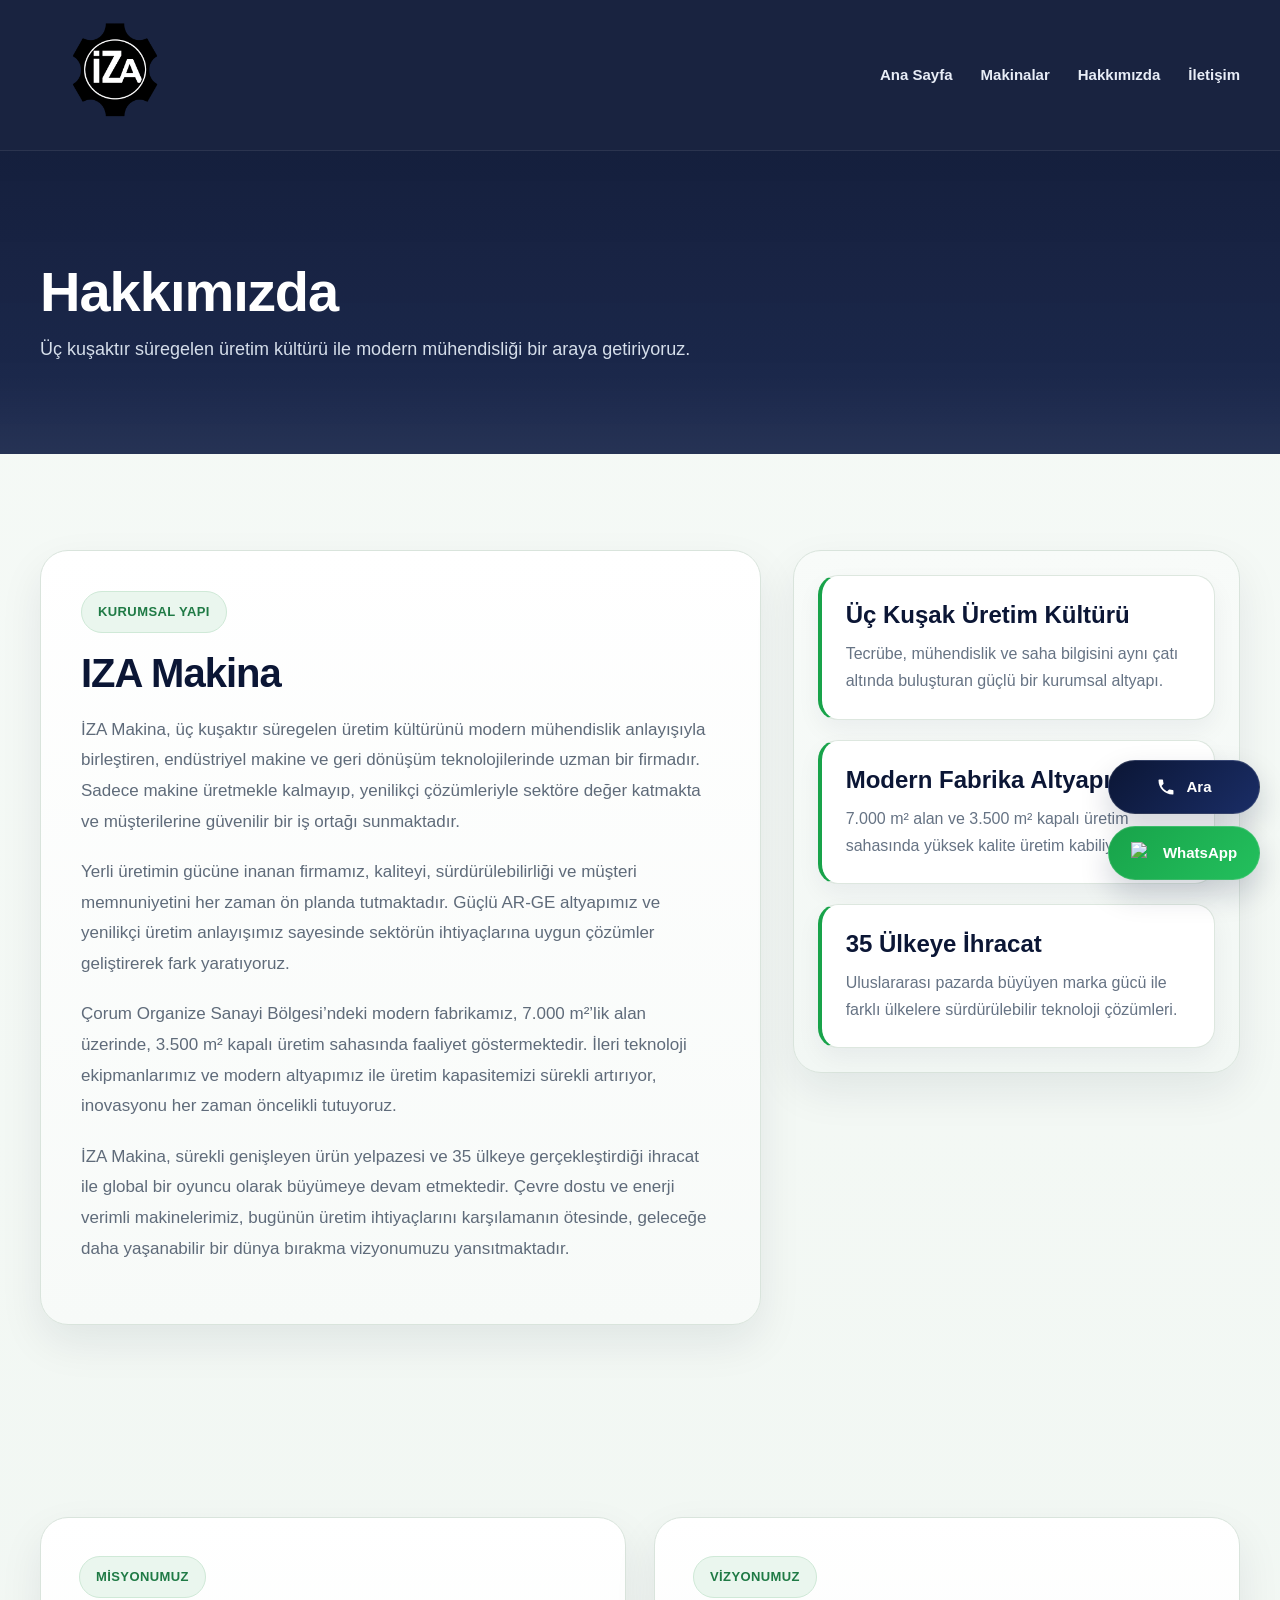
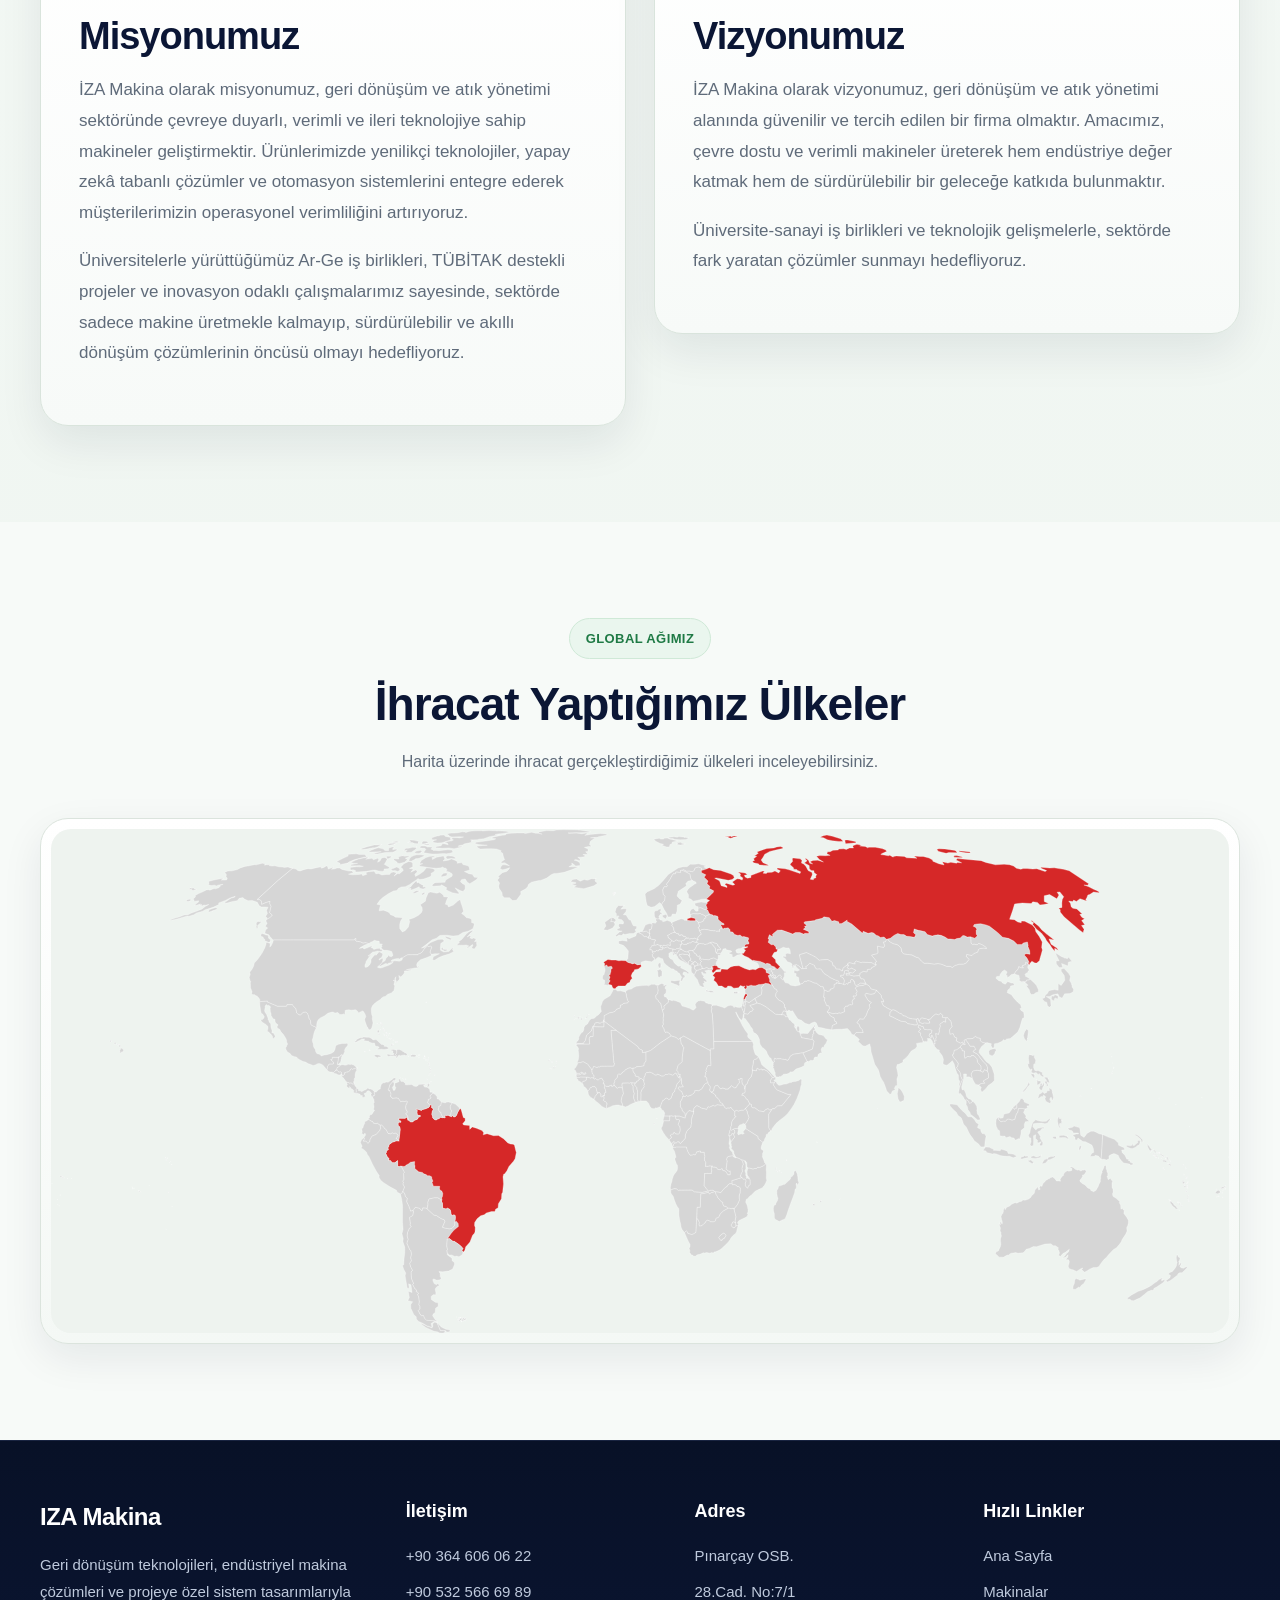
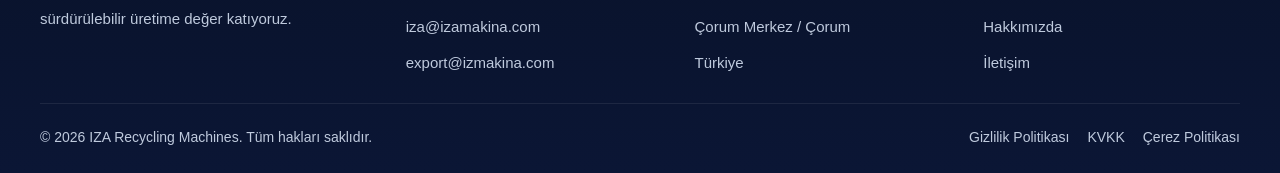
==== commit 6a27aea0: "1.9 1.9" ====
--- a/pages/about.html
+++ b/pages/about.html
@@ -127,16 +127,56 @@
     </section>
   </main>
 
-  <footer class="footer">
-    <div class="container footer-content">
-      <p>© 2026 IZA Recycling Machines. Tüm hakları saklıdır.</p>
-      <div class="footer-links">
-        <a href="../index.html">Ana Sayfa</a>
-        <a href="about.html">Hakkımızda</a>
-        <a href="contact.html">İletişim</a>
-      </div>
-    </div>
-  </footer>
+<footer class="footer">
+  <div class="container footer-main">
+    <div class="footer-brand">
+      <a href="../index.html" class="footer-logo">IZA Makina</a>
+      <p>
+        Geri dönüşüm teknolojileri, endüstriyel makina çözümleri ve projeye özel sistem tasarımlarıyla
+        sürdürülebilir üretime değer katıyoruz.
+      </p>
+    </div>
+
+    <div class="footer-column">
+      <h3>İletişim</h3>
+      <ul class="footer-list">
+        <li><a href="tel:+903646060622">+90 364 606 06 22</a></li>
+        <li><a href="tel:+905325666989">+90 532 566 69 89</a></li>
+        <li><a href="mailto:iza@izamakina.com">iza@izamakina.com</a></li>
+        <li><a href="mailto:export@izmakina.com">export@izmakina.com</a></li>
+      </ul>
+    </div>
+
+    <div class="footer-column">
+      <h3>Adres</h3>
+      <ul class="footer-list footer-address">
+        <li>Pınarçay OSB.</li>
+        <li>28.Cad. No:7/1</li>
+        <li>Çorum Merkez / Çorum</li>
+        <li>Türkiye</li>
+      </ul>
+    </div>
+
+    <div class="footer-column">
+      <h3>Hızlı Linkler</h3>
+      <ul class="footer-list">
+        <li><a href="../index.html">Ana Sayfa</a></li>
+        <li><a href="../index.html#kategoriler">Makinalar</a></li>
+        <li><a href="about.html">Hakkımızda</a></li>
+        <li><a href="contact.html">İletişim</a></li>
+      </ul>
+    </div>
+  </div>
+
+  <div class="container footer-bottom">
+    <p>© 2026 IZA Recycling Machines. Tüm hakları saklıdır.</p>
+<div class="footer-bottom-links">
+  <a href="#">Gizlilik Politikası</a>
+  <a href="#">KVKK</a>
+  <a href="#">Çerez Politikası</a>
+</div>
+  </div>
+</footer>
 
 <script>
 document.addEventListener("DOMContentLoaded", () => {
@@ -211,5 +251,29 @@
 });
 </script>
 
+<div class="floating-contact-buttons">
+  <a
+    href="tel:05532316365"
+    class="floating-btn floating-call"
+    aria-label="Telefon ile ara"
+    title="Ara"
+  >
+    <svg viewBox="0 0 24 24" aria-hidden="true">
+      <path d="M6.62 10.79a15.05 15.05 0 0 0 6.59 6.59l2.2-2.2a1 1 0 0 1 1.01-.24c1.11.37 2.3.56 3.52.56a1 1 0 0 1 1 1V20a1 1 0 0 1-1 1C10.3 21 3 13.7 3 4a1 1 0 0 1 1-1h3.5a1 1 0 0 1 1 1c0 1.22.19 2.41.56 3.52a1 1 0 0 1-.24 1.01l-2.2 2.26z"></path>
+    </svg>
+    <span>Ara</span>
+  </a>
+
+  <a
+    href="https://wa.me/905532316365?text=Merhaba%2C%20web%20sitenizden%20ula%C5%9F%C4%B1yorum.%20Bilgi%20almak%20istiyorum."
+    target="_blank"
+    class="floating-btn floating-whatsapp"
+    aria-label="WhatsApp ile iletişim"
+    title="WhatsApp"
+  >
+    <img src="https://cdn-icons-png.flaticon.com/512/733/733585.png" alt="WhatsApp">
+    <span>WhatsApp</span>
+  </a>
+</div>
 </body>
 </html>
--- a/assets/css/style.css
+++ b/assets/css/style.css
@@ -67,7 +67,7 @@
 }
 
 .logo img {
-  height: 170px;
+  height: 150px;
   width: auto;
 }
 
@@ -220,30 +220,6 @@
 
 /* GENERIC SECTIONS */
 
-.partners {
-  padding: 96px 0;
-  background: #f8fbf9;
-  overflow: hidden;
-}
-
-.partner-item {
-  display: flex;
-  flex-direction: column;
-  align-items: center;
-  text-align: center;
-}
-
-.partner-item img {
-  width: 100%;
-  height: 90px;
-  object-fit: contain;
-}
-
-.partner-item span {
-  margin-top: 10px;
-  font-weight: 600;
-}
-
 .categories,
 .about-preview,
 .products,
@@ -259,10 +235,6 @@
 .section-heading {
   max-width: 780px;
   margin-bottom: 42px;
-  background: transparent;
-  border: none;
-  box-shadow: none;
-  padding: 0;
 }
 
 .section-heading h2 {
@@ -271,17 +243,11 @@
   letter-spacing: -1px;
   color: var(--primary);
   margin-bottom: 14px;
-  background: transparent;
-  border: none;
-  box-shadow: none;
 }
 
 .section-heading p {
   color: var(--text-soft);
   font-size: 16px;
-  background: transparent;
-  border: none;
-  box-shadow: none;
 }
 
 .section-heading-left {
@@ -295,13 +261,6 @@
   margin-right: auto;
 }
 
-.section-heading-left .section-label,
-.section-heading-center .section-label {
-  background: #eaf6ee;
-  color: var(--accent-dark);
-  border: 1px solid #cfe9d7;
-}
-
 .section-heading-center h2 {
   line-height: 1.2;
   margin-bottom: 16px;
@@ -311,6 +270,20 @@
   line-height: 1.7;
   margin-left: auto;
   margin-right: auto;
+}
+
+/* light label fixes */
+
+.section-heading-left .section-label,
+.section-heading-center .section-label,
+.about-text .section-label,
+.mission-card .section-label,
+.vision-card .section-label,
+.contact-page-section .section-label,
+.form-card-header .section-label {
+  background: #eaf6ee;
+  color: #1f7a45;
+  border: 1px solid #cfe9d7;
 }
 
 /* CATEGORY CARDS */
@@ -551,6 +524,48 @@
   background: #dff7e7;
 }
 
+/* PARTNERS SLIDER */
+
+.partners {
+  padding: 96px 0;
+  background: #f8fbf9;
+  overflow: hidden;
+}
+
+.partners-slider {
+  width: 100%;
+  overflow: hidden;
+  position: relative;
+}
+
+.partners-track {
+  display: flex;
+  gap: 24px;
+  will-change: transform;
+}
+
+.partner-item {
+  flex: 0 0 calc((100% - 48px) / 3);
+  max-width: calc((100% - 48px) / 3);
+  display: flex;
+  flex-direction: column;
+  align-items: center;
+  text-align: center;
+}
+
+.partner-item img {
+  width: 140px;
+  height: 80px;
+  object-fit: contain;
+  margin-bottom: 12px;
+}
+
+.partner-item span {
+  font-size: 14px;
+  font-weight: 700;
+  color: var(--primary);
+}
+
 /* ABOUT PREVIEW */
 
 .about-preview {
@@ -561,7 +576,8 @@
 }
 
 .about-preview .section-heading h2,
-.about-preview .section-heading p {
+.about-preview .section-heading p,
+.about-preview .section-label {
   color: #ffffff;
 }
 
@@ -572,9 +588,9 @@
 .about-preview .section-label,
 .contact-preview .section-label,
 .mobile-app-section .section-label {
-  background: rgba(255,255,255,0.12) !important;
+  background: rgba(255, 255, 255, 0.12) !important;
   color: #ffffff !important;
-  border: 1px solid rgba(255,255,255,0.2) !important;
+  border: 1px solid rgba(255, 255, 255, 0.2) !important;
 }
 
 .about-features {
@@ -659,6 +675,13 @@
 .contact-preview {
   background: linear-gradient(135deg, var(--primary), #182958);
   color: #ffffff;
+  padding-top: 120px;
+  padding-bottom: 92px;
+}
+
+.contact-preview .section-heading {
+  margin-top: 8px;
+  margin-bottom: 34px;
 }
 
 .contact-preview .section-heading h2,
@@ -681,29 +704,103 @@
   color: #d8dfeb;
 }
 
+.contact-actions {
+  margin-top: 8px;
+  position: relative;
+  z-index: 2;
+}
+
 /* FOOTER */
 
 .footer {
-  background: #081127;
+  background: linear-gradient(180deg, #081127 0%, #0b1635 100%);
   color: #bfcadd;
-  padding: 28px 0;
+  padding: 56px 0 24px;
   border-top: 1px solid rgba(255, 255, 255, 0.06);
 }
 
-.footer-content {
+.footer-main {
+  display: grid;
+  grid-template-columns: 1.3fr 1fr 1fr 1fr;
+  gap: 32px;
+  padding-bottom: 28px;
+  border-bottom: 1px solid rgba(255, 255, 255, 0.08);
+}
+
+.footer-brand {
+  max-width: 360px;
+}
+
+.footer-logo {
+  display: inline-block;
+  font-size: 24px;
+  font-weight: 800;
+  color: #ffffff;
+  margin-bottom: 14px;
+  letter-spacing: -0.5px;
+}
+
+.footer-brand p {
+  color: #bfcadd;
+  font-size: 15px;
+  line-height: 1.8;
+}
+
+.footer-column h3 {
+  color: #ffffff;
+  font-size: 18px;
+  margin-bottom: 16px;
+}
+
+.footer-list {
+  list-style: none;
+  display: flex;
+  flex-direction: column;
+  gap: 10px;
+}
+
+.footer-list li,
+.footer-list a {
+  color: #bfcadd;
+  font-size: 15px;
+  line-height: 1.7;
+  transition: color 0.25s ease;
+}
+
+.footer-list a:hover {
+  color: #ffffff;
+}
+
+.footer-address li {
+  cursor: default;
+}
+
+.footer-bottom {
+  padding-top: 22px;
   display: flex;
   align-items: center;
   justify-content: space-between;
-  gap: 24px;
-}
-
-.footer-links {
+  gap: 18px;
+}
+
+.footer-bottom p {
+  color: #bfcadd;
+  font-size: 14px;
+}
+
+.footer-bottom-links {
   display: flex;
   flex-wrap: wrap;
   gap: 18px;
 }
 
-.footer-links a:hover {
+.footer-bottom-links a {
+  color: #bfcadd;
+  font-size: 14px;
+  transition: color 0.25s ease;
+}
+
+.footer-bottom-links a:hover {
   color: #ffffff;
 }
 
@@ -752,83 +849,100 @@
 .about-grid {
   display: grid;
   grid-template-columns: 1.45fr 0.9fr;
-  gap: 28px;
+  gap: 32px;
   align-items: start;
 }
 
 .about-text,
 .about-highlight {
-  background: var(--surface);
-  border: 1px solid var(--border);
-  border-radius: 24px;
-  box-shadow: var(--shadow);
+  background: linear-gradient(180deg, #ffffff 0%, #f7faf8 100%);
+  border: 1px solid #d9e4dc;
+  border-radius: 28px;
+  box-shadow: 0 18px 44px rgba(11, 22, 53, 0.08);
 }
 
 .about-text {
-  padding: 34px;
+  padding: 40px;
 }
 
 .about-text h2 {
-  font-size: 34px;
+  font-size: 40px;
   color: var(--primary);
-  margin-bottom: 18px;
+  margin-bottom: 20px;
+  line-height: 1.1;
+  letter-spacing: -1px;
 }
 
 .about-text p {
-  color: var(--text-soft);
-  margin-bottom: 18px;
+  color: #5f6b7a;
+  margin-bottom: 20px;
+  font-size: 17px;
+  line-height: 1.8;
 }
 
 .about-highlight {
   padding: 24px;
   display: flex;
   flex-direction: column;
-  gap: 18px;
+  gap: 20px;
+  background: linear-gradient(180deg, #f8fbf9 0%, #f2f7f4 100%);
+  align-self: start;
+  height: fit-content;
 }
 
 .highlight-card {
-  background: linear-gradient(180deg, #f7fbf8 0%, #f1f7f3 100%);
-  border: 1px solid var(--border);
-  border-radius: 18px;
-  padding: 22px;
+  background: #ffffff;
+  border: 1px solid #dde7df;
+  border-left: 4px solid var(--accent);
+  border-radius: 20px;
+  padding: 24px;
+  box-shadow: 0 10px 24px rgba(11, 22, 53, 0.05);
 }
 
 .highlight-card h3 {
   color: var(--primary);
-  font-size: 20px;
+  font-size: 24px;
   margin-bottom: 10px;
+  line-height: 1.25;
 }
 
 .highlight-card p {
-  color: var(--text-soft);
+  color: #667384;
+  font-size: 16px;
+  line-height: 1.7;
 }
 
 .mission-grid {
   display: grid;
   grid-template-columns: repeat(2, 1fr);
-  gap: 24px;
+  gap: 28px;
+  align-items: start;
 }
 
 .mission-card,
 .vision-card {
-  background: linear-gradient(180deg, #ffffff 0%, #f5faf7 100%);
-  border: 1px solid var(--border);
-  border-radius: 24px;
-  padding: 34px;
-  box-shadow: var(--shadow);
+  background: linear-gradient(180deg, #ffffff 0%, #f7faf8 100%);
+  border: 1px solid #d9e4dc;
+  border-radius: 28px;
+  padding: 38px;
+  box-shadow: 0 18px 44px rgba(11, 22, 53, 0.08);
 }
 
 .mission-card h2,
 .vision-card h2 {
   color: var(--primary);
-  font-size: 30px;
-  margin-bottom: 16px;
+  font-size: 38px;
+  margin-bottom: 18px;
+  line-height: 1.1;
+  letter-spacing: -1px;
 }
 
 .mission-card p,
 .vision-card p {
-  color: var(--text-soft);
-  margin-bottom: 16px;
+  color: #5f6b7a;
+  margin-bottom: 18px;
+  font-size: 17px;
+  line-height: 1.8;
 }
 
 /* CONTACT PAGE */
@@ -1083,6 +1197,8 @@
   padding-top: 0;
 }
 
+/* RESPONSIVE */
+
 @media (max-width: 1100px) {
   .category-grid,
   .about-features,
@@ -1094,13 +1210,21 @@
     grid-template-columns: repeat(2, 1fr);
   }
 
+  .footer-main {
+    grid-template-columns: repeat(2, 1fr);
+  }
+
   .about-grid {
-    align-items: stretch;
+    align-items: start;
   }
 
   .product-detail-top,
   .product-content-grid {
     grid-template-columns: 1fr;
+  }
+
+  .mobile-app-box {
+    max-width: 100%;
   }
 }
 
@@ -1109,16 +1233,35 @@
     min-height: auto;
     padding: 18px 0;
     flex-direction: column;
-    align-items: flex-start;
+    align-items: center;
+  }
+
+  .logo img {
+    height: 110px;
   }
 
   .nav {
     flex-wrap: wrap;
-    gap: 14px;
+    justify-content: center;
+    gap: 14px 20px;
   }
 
   .hero {
     min-height: 620px;
+  }
+
+  .partner-item {
+    flex: 0 0 calc((100% - 24px) / 2);
+    max-width: calc((100% - 24px) / 2);
+  }
+
+  .mobile-app-box {
+    padding: 28px 24px;
+  }
+
+  .contact-preview {
+    padding-top: 96px;
+    padding-bottom: 72px;
   }
 }
 
@@ -1145,11 +1288,6 @@
   .hero,
   .page-hero {
     text-align: left;
-  }
-
-  .footer-content {
-    flex-direction: column;
-    align-items: flex-start;
   }
 
   .categories,
@@ -1177,6 +1315,20 @@
     padding: 24px;
   }
 
+  .footer-main {
+    grid-template-columns: 1fr;
+    gap: 24px;
+  }
+
+  .footer-bottom {
+    flex-direction: column;
+    align-items: flex-start;
+  }
+
+  .footer-bottom-links {
+    gap: 14px;
+  }
+
   .spec-item {
     flex-direction: column;
     align-items: flex-start;
@@ -1185,61 +1337,97 @@
   .spec-value {
     text-align: left;
   }
-}
-
-.partners {
-  padding: 96px 0;
-  background: #f8fbf9;
-  overflow: hidden;
-}
-
-.partners-slider {
-  width: 100%;
-  overflow: hidden;
-  position: relative;
-}
-
-.partners-track {
-  display: flex;
-  gap: 24px;
-  will-change: transform;
-}
-
-.partner-item {
-  flex: 0 0 calc((100% - 48px) / 3);
-  max-width: calc((100% - 48px) / 3);
-  display: flex;
-  flex-direction: column;
-  align-items: center;
-  text-align: center;
-}
-
-.partner-item img {
-  width: 140px;
-  height: 80px;
-  object-fit: contain;
-  margin-bottom: 12px;
-}
-
-.partner-item span {
-  font-size: 14px;
-  font-weight: 700;
-  color: var(--primary);
-}
-
-@media (max-width: 900px) {
-  .partner-item {
-    flex: 0 0 calc((100% - 24px) / 2);
-    max-width: calc((100% - 24px) / 2);
+
+  .about-text h2,
+  .mission-card h2,
+  .vision-card h2 {
+    font-size: 32px;
+  }
+
+  .highlight-card h3 {
+    font-size: 21px;
+  }
+
+  .mobile-app-text h2 {
+    font-size: 28px;
+  }
+
+  .world-map-card {
+    padding: 8px;
+  }
+
+  .world-map-wrapper {
+    border-radius: 16px;
   }
 }
 
 @media (max-width: 560px) {
+  .container {
+    width: min(var(--container), calc(100% - 20px));
+  }
+
+  .btn {
+    width: 100%;
+  }
+
+  .hero-actions,
+  .contact-actions,
+  .store-buttons,
+  .product-detail-actions {
+    flex-direction: column;
+  }
+
+  .hero h1,
+  .page-hero h1 {
+    font-size: 34px;
+  }
+
+  .section-heading h2 {
+    font-size: 30px;
+  }
+
+  .form-card-header h2,
+  .about-text h2,
+  .mission-card h2,
+  .vision-card h2,
+  .product-detail-summary h2,
+  .product-content-card h3 {
+    font-size: 28px;
+  }
+
+  .hero p,
+  .page-hero p,
+  .section-heading p,
+  .about-text p,
+  .mission-card p,
+  .vision-card p,
+  .product-card p,
+  .form-card-header p {
+    font-size: 15px;
+  }
+
+  .product-card img {
+    height: 210px;
+  }
+
   .partner-item {
     flex: 0 0 100%;
     max-width: 100%;
   }
-}
+
+  .store-buttons img {
+    height: 46px;
+  }
+
+  .whatsapp-btn {
+    width: 54px;
+    height: 54px;
+    bottom: 16px;
+    right: 16px;
+  }
+}
+
+/* MOBILE APP */
 
 .mobile-app-section {
   padding: 72px 0;
@@ -1248,12 +1436,13 @@
 
 .mobile-app-box {
   padding: 32px 36px;
-  border-radius: 20px;
-  background: rgba(255, 255, 255, 0.06);
+  border-radius: 24px;
+  background: rgba(255, 255, 255, 0.08);
   border: 1px solid rgba(255, 255, 255, 0.1);
   backdrop-filter: blur(6px);
   max-width: 900px;
   margin: 0 auto;
+  box-shadow: 0 18px 38px rgba(0, 0, 0, 0.16);
 }
 
 .mobile-app-text {
@@ -1274,14 +1463,10 @@
   margin-right: auto;
 }
 
-.section-label {
-  display: inline-block;
-  font-size: 13px;
-  padding: 6px 12px;
-  border-radius: 999px;
-  background: rgba(255,255,255,0.08);
-  color: #fff;
-  margin-bottom: 12px;
+.mobile-app-section .section-label {
+  background: rgba(255, 255, 255, 0.12) !important;
+  color: #ffffff !important;
+  border: 1px solid rgba(255, 255, 255, 0.2) !important;
 }
 
 .store-buttons {
@@ -1301,19 +1486,7 @@
   transform: scale(1.05);
 }
 
-.whatsapp-btn {
-  position: fixed;
-  bottom: 20px;
-  right: 20px;
-  width: 60px;
-  height: 60px;
-  z-index: 999;
-}
-
-.whatsapp-btn img {
-  width: 100%;
-  height: 100%;
-}
+/* WORLD MAP */
 
 .world-map-section {
   padding: 96px 0;
@@ -1358,4 +1531,93 @@
   white-space: nowrap;
   box-shadow: 0 10px 24px rgba(11, 22, 53, 0.18);
   transition: opacity 0.2s ease;
+}
+
+.floating-contact-buttons {
+  position: fixed;
+  right: 20px;
+  bottom: 20px;
+  display: flex;
+  flex-direction: column;
+  gap: 12px;
+  z-index: 9999;
+}
+
+.floating-btn {
+  display: inline-flex;
+  align-items: center;
+  justify-content: center;
+  gap: 10px;
+  min-width: 152px;
+  min-height: 54px;
+  padding: 0 18px;
+  border-radius: 999px;
+  font-size: 15px;
+  font-weight: 800;
+  box-shadow: 0 14px 30px rgba(11, 22, 53, 0.18);
+  transition: transform 0.2s ease, box-shadow 0.2s ease, opacity 0.2s ease;
+  color: #ffffff;
+}
+
+.floating-btn:hover {
+  transform: translateY(-2px);
+  box-shadow: 0 18px 36px rgba(11, 22, 53, 0.24);
+}
+
+.floating-call {
+  background: linear-gradient(135deg, #0b1635, #1a2d66);
+  border: 1px solid rgba(255, 255, 255, 0.14);
+}
+
+.floating-call svg {
+  width: 20px;
+  height: 20px;
+  fill: currentColor;
+  flex-shrink: 0;
+}
+
+.floating-whatsapp {
+  background: linear-gradient(135deg, #18a34a, #23c05d);
+  border: 1px solid rgba(255, 255, 255, 0.14);
+}
+
+.floating-whatsapp img {
+  width: 22px;
+  height: 22px;
+  flex-shrink: 0;
+}
+
+@media (max-width: 768px) {
+  .floating-contact-buttons {
+    right: 14px;
+    bottom: 14px;
+    gap: 10px;
+  }
+
+  .floating-btn {
+    min-width: 136px;
+    min-height: 50px;
+    padding: 0 16px;
+    font-size: 14px;
+  }
+
+  .floating-call svg,
+  .floating-whatsapp img {
+    width: 20px;
+    height: 20px;
+  }
+}
+
+@media (max-width: 480px) {
+  .floating-btn span {
+    display: none;
+  }
+
+  .floating-btn {
+    min-width: 52px;
+    width: 52px;
+    min-height: 52px;
+    padding: 0;
+    border-radius: 50%;
+  }
 }
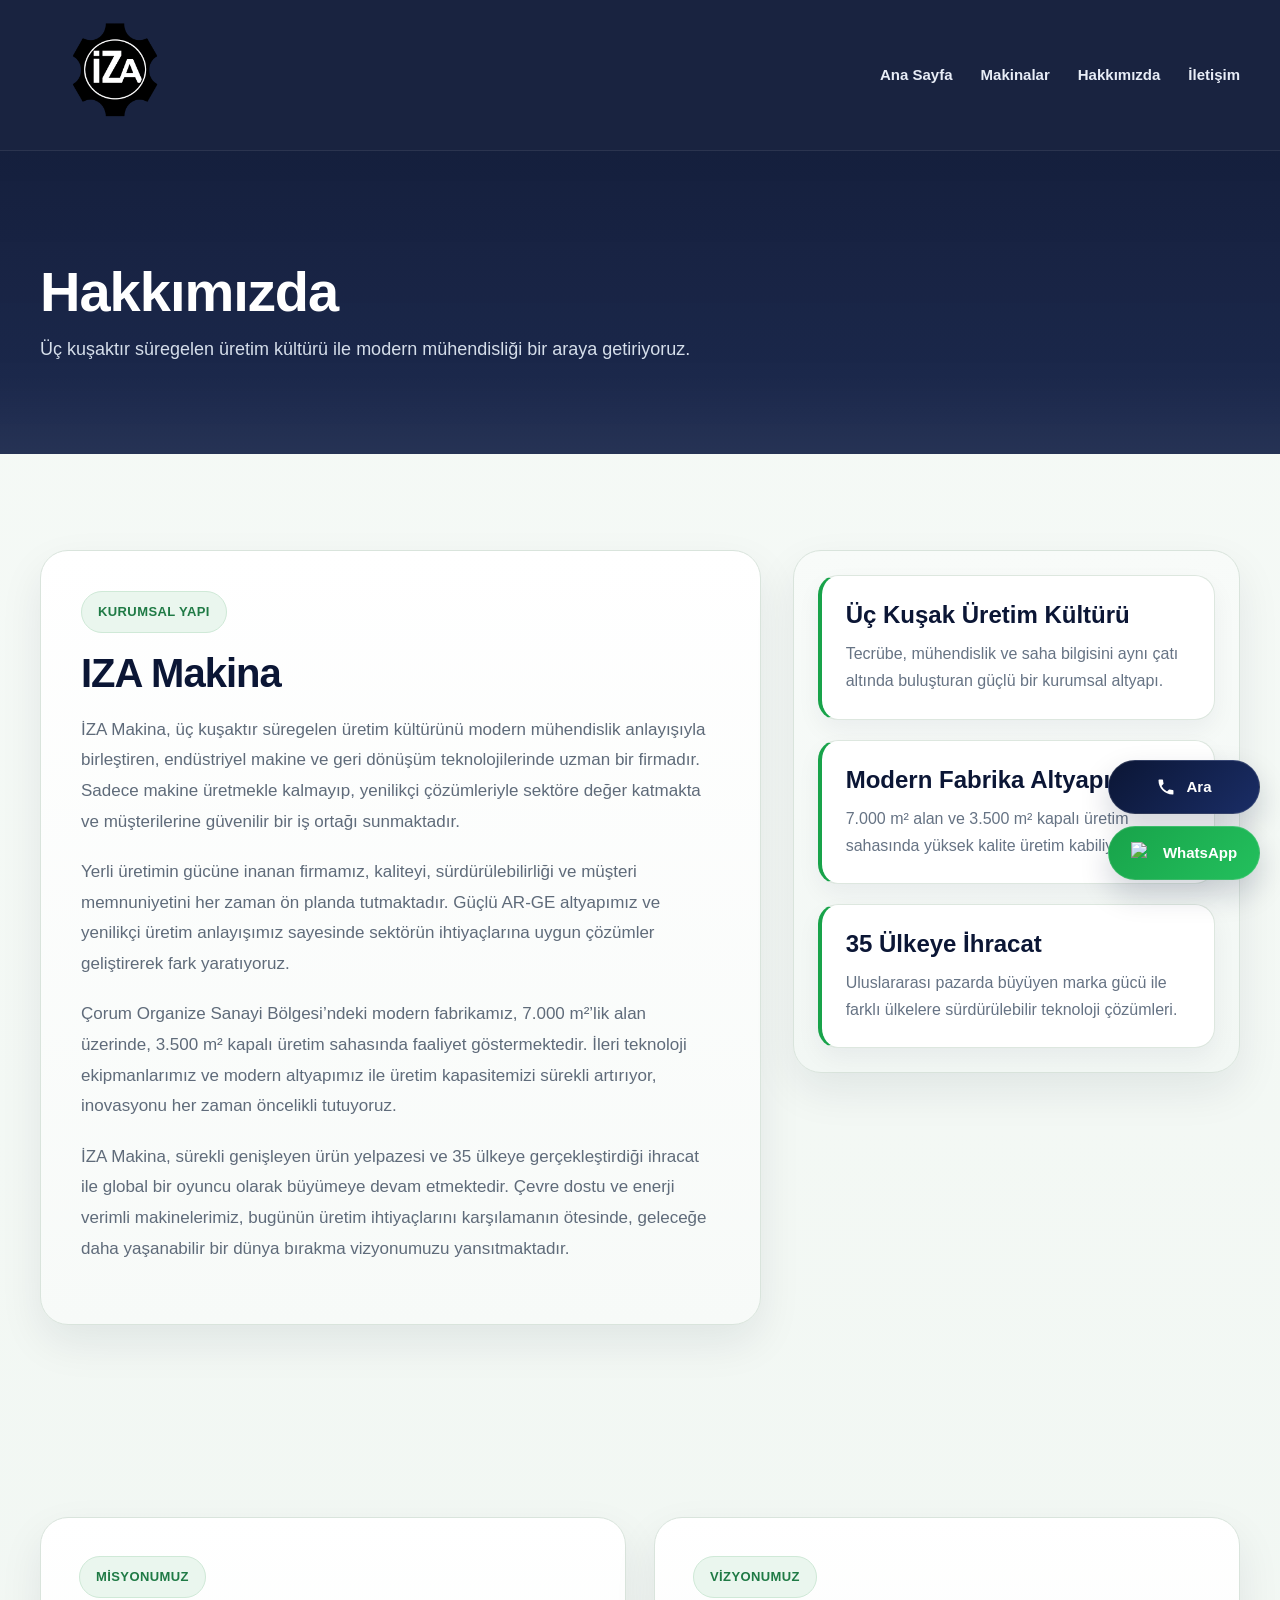
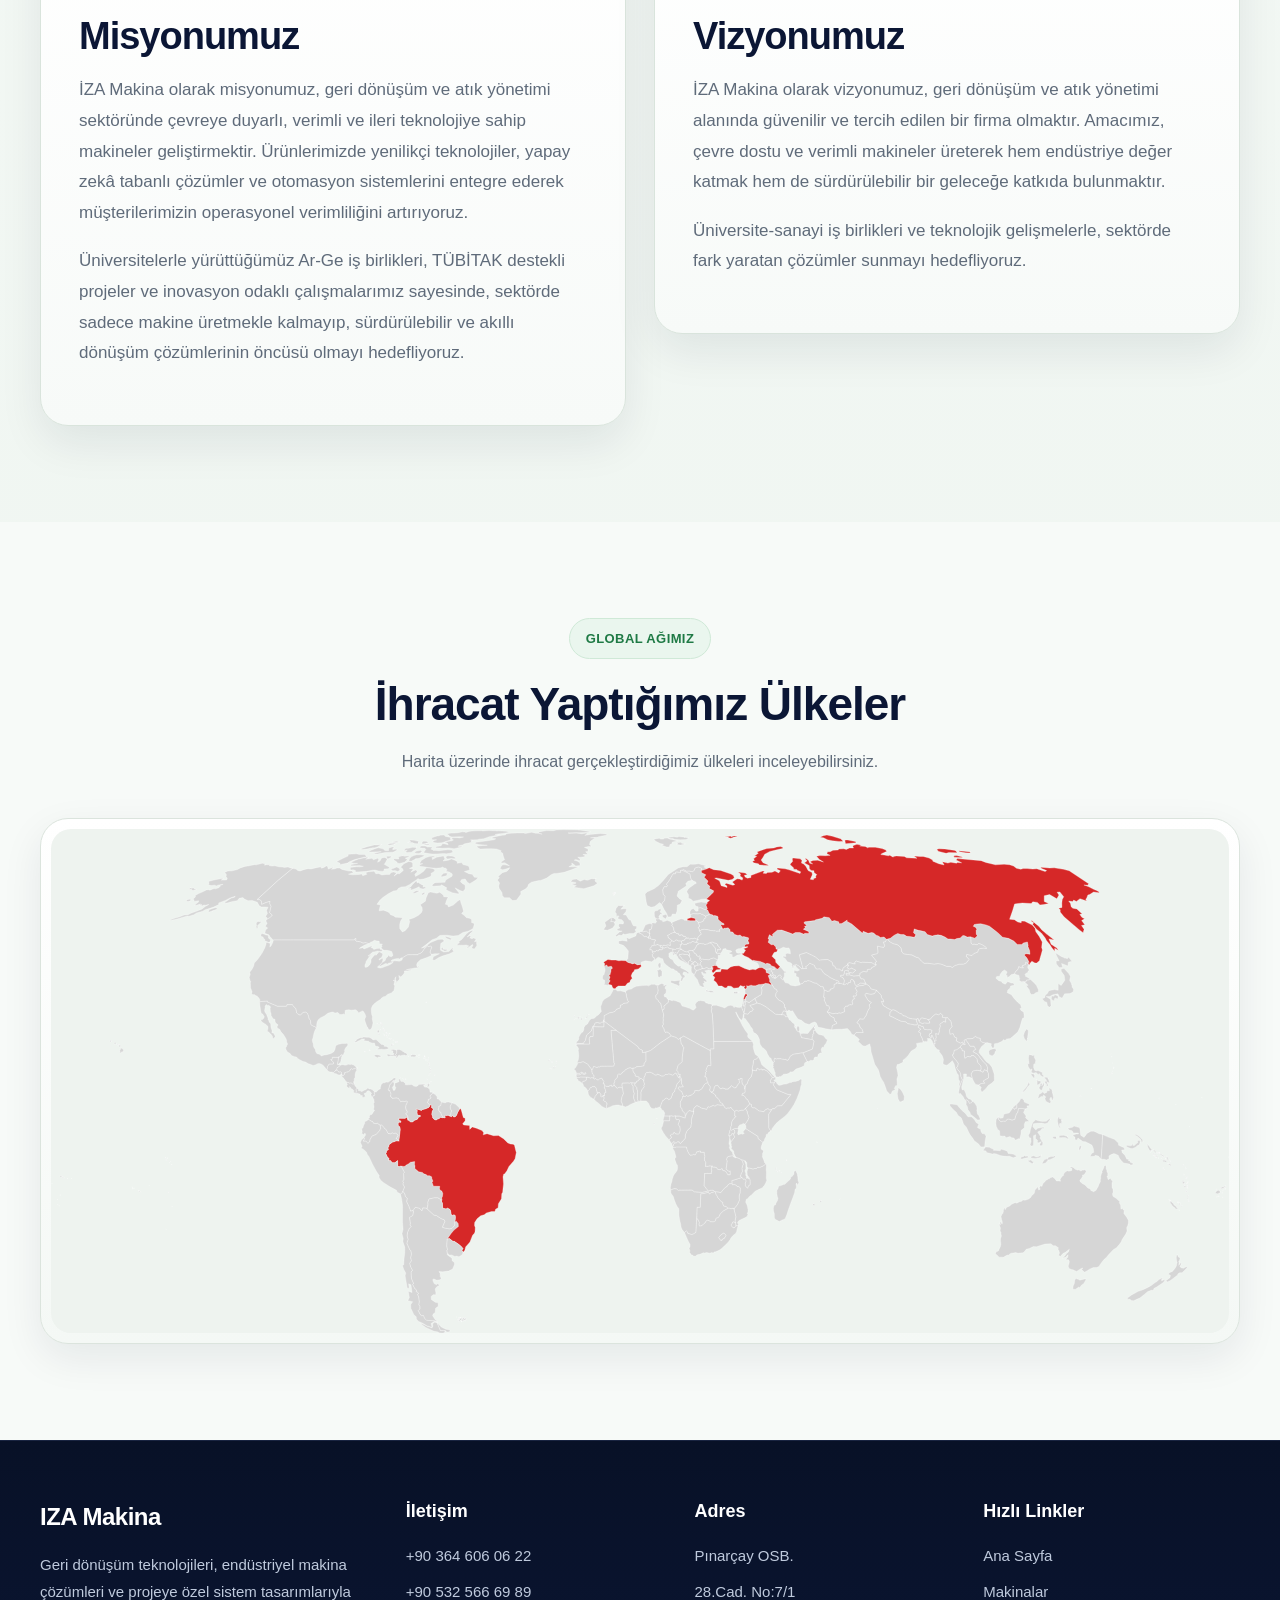
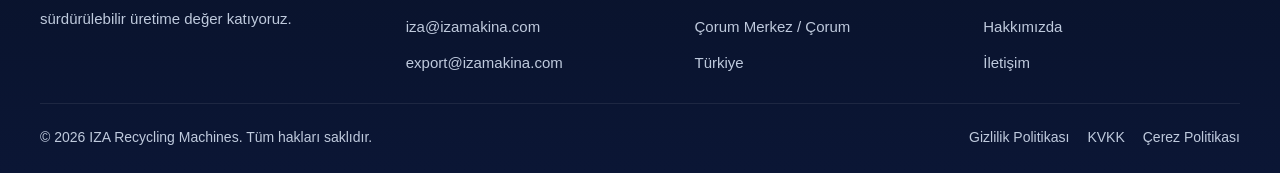
==== commit 00c0ba4c: "2.0 2.0" ====
--- a/pages/about.html
+++ b/pages/about.html
@@ -143,7 +143,7 @@
         <li><a href="tel:+903646060622">+90 364 606 06 22</a></li>
         <li><a href="tel:+905325666989">+90 532 566 69 89</a></li>
         <li><a href="mailto:iza@izamakina.com">iza@izamakina.com</a></li>
-        <li><a href="mailto:export@izmakina.com">export@izmakina.com</a></li>
+        <li><a href="mailto:export@izamakina.com">export@izamakina.com</a></li>
       </ul>
     </div>
 
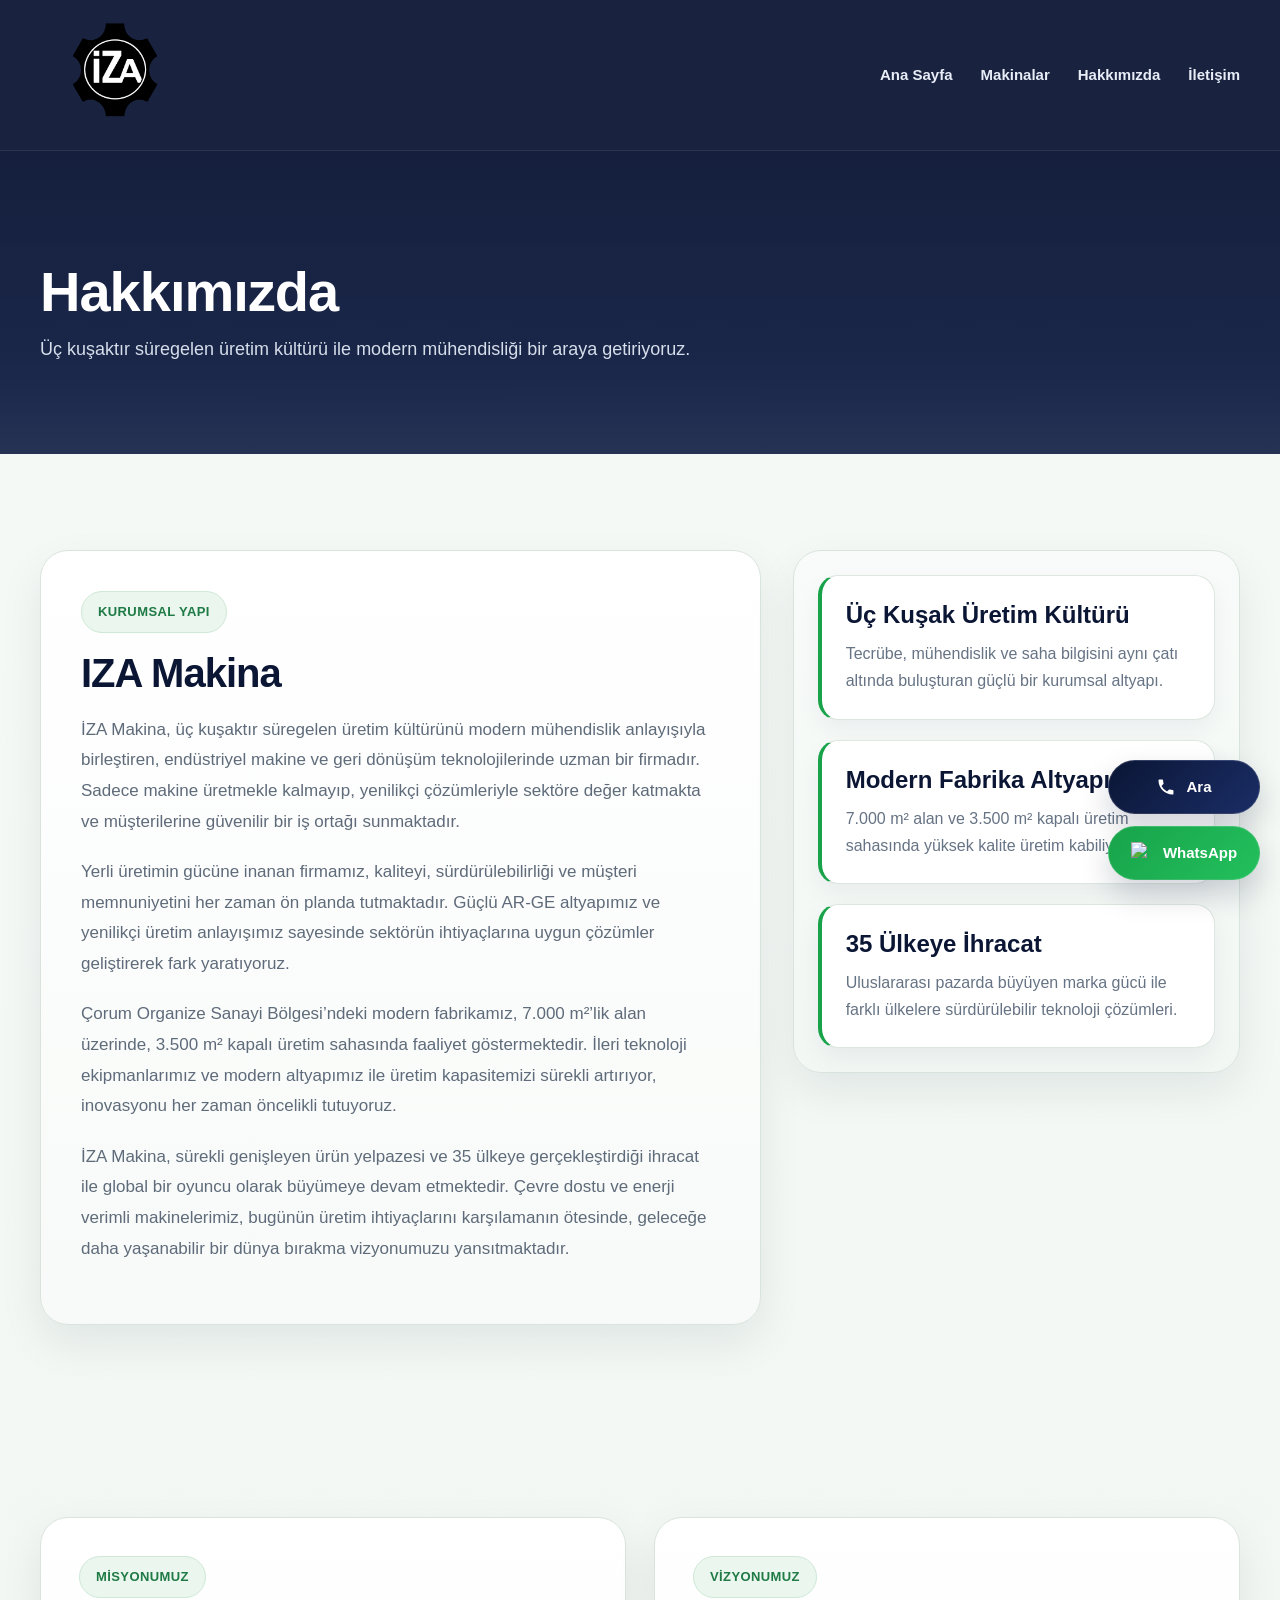
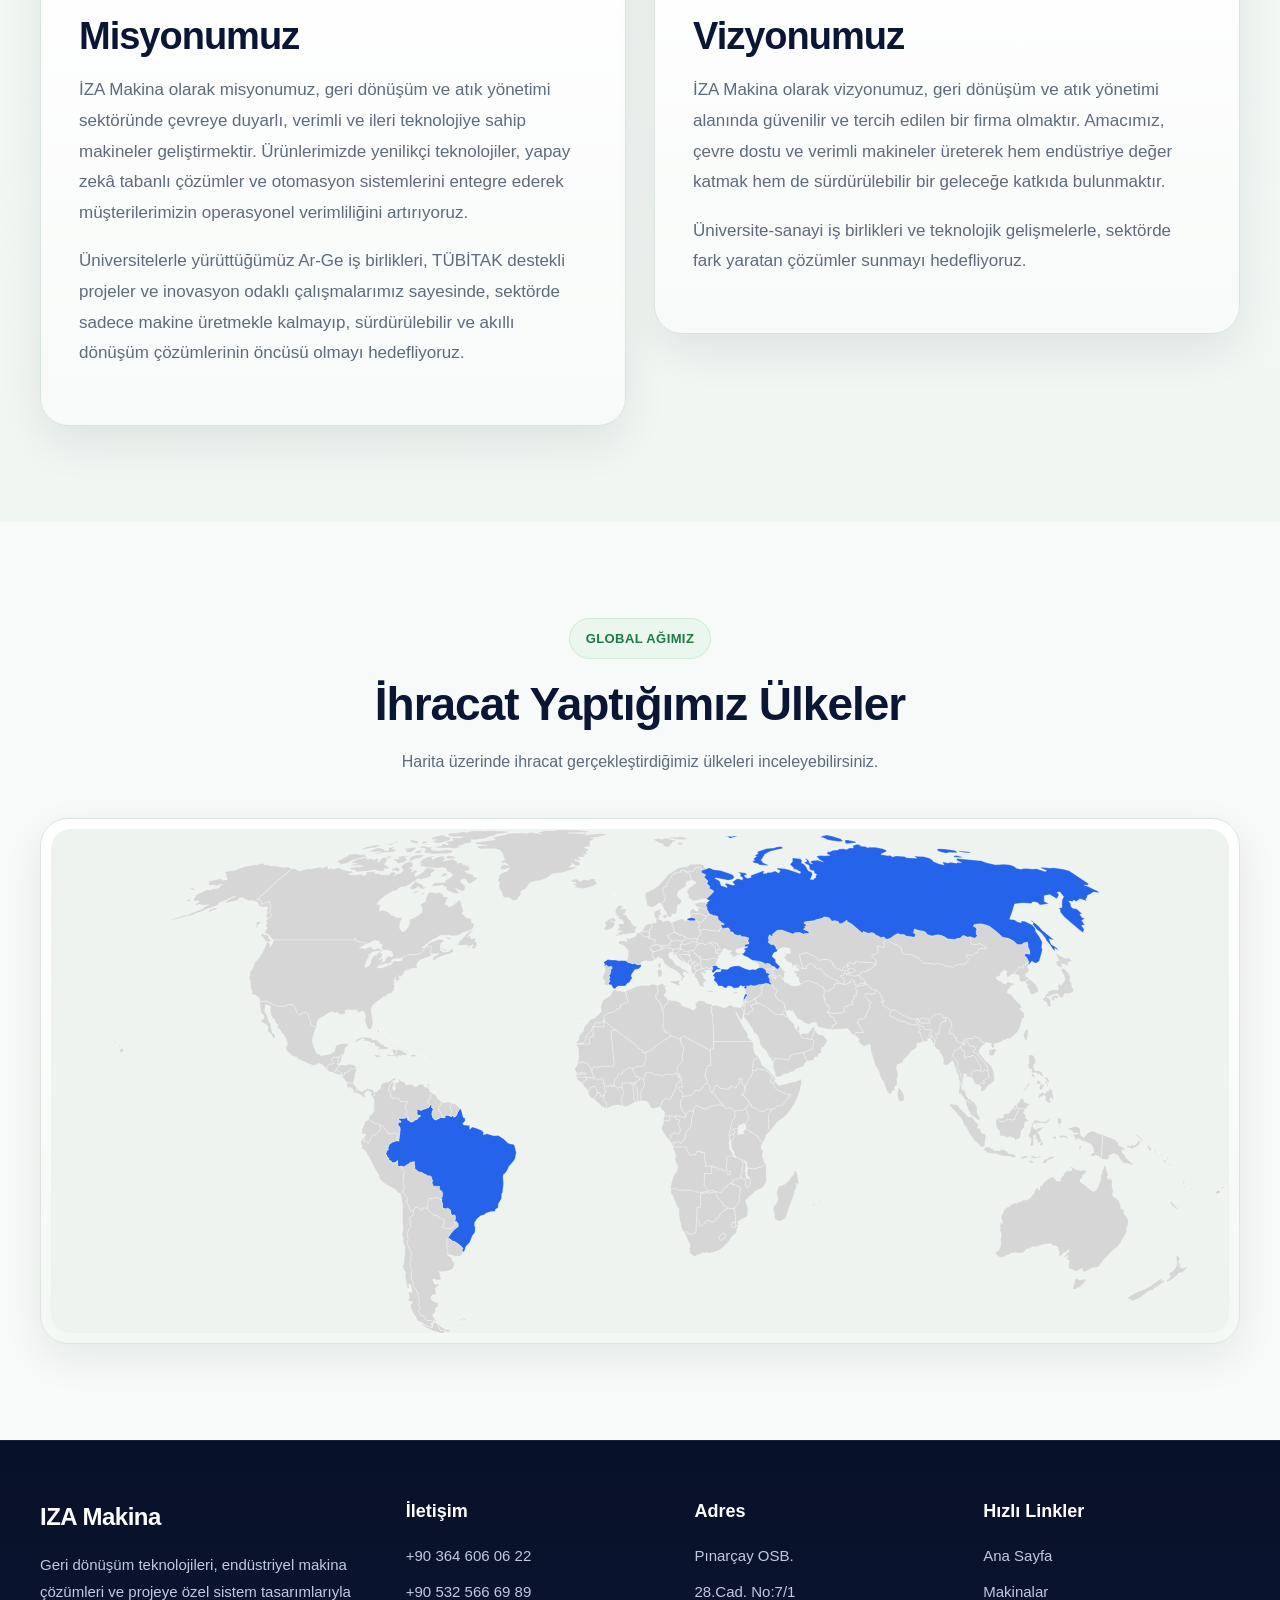
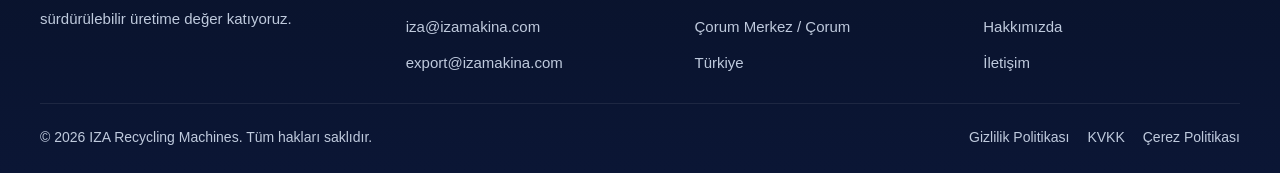
==== commit a22ed0cd: "2.2 2.2" ====
--- a/pages/about.html
+++ b/pages/about.html
@@ -14,12 +14,27 @@
         <img src="../assets/images/izaLogo.png" alt="IZA Recycling Logo">
       </a>
 
-      <nav class="nav">
-        <a href="../index.html">Ana Sayfa</a>
-        <a href="../index.html#kategoriler">Makinalar</a>
-        <a href="about.html">Hakkımızda</a>
-        <a href="contact.html">İletişim</a>
-      </nav>
+<nav class="nav">
+  <a href="../index.html">Ana Sayfa</a>
+
+  <div class="nav-dropdown">
+    <a href="../index.html#kategoriler" class="nav-dropdown-toggle">Makinalar</a>
+    <div class="nav-dropdown-menu">
+      <a href="category.html?category=geri-donusum-hatlari">Geri Dönüşüm Hatları</a>
+      <a href="category.html?category=parcalayicilar">Parçalayıcılar</a>
+      <a href="category.html?category=kirma-makineleri">Kırma Makineleri</a>
+      <a href="category.html?category=metal-geri-donusum-makineleri">Metal Geri Dönüşüm Makineleri</a>
+      <a href="category.html?category=yikama-ve-kurutma-sistemleri">Yıkama ve Kurutma Sistemleri</a>
+      <a href="category.html?category=ekstruzyon-sistemleri">Granül Extruder Sistemleri</a>
+      <a href="category.html?category=elek-degistirici-sistemler">Eriyik Filtre Sistemleri</a>
+      <a href="category.html?category=balyalama-sistemleri">Balyalama Sistemleri</a>
+      <a href="category.html?category=tasima-sistemleri">Taşıma Sistemleri</a>
+    </div>
+  </div>
+
+  <a href="about.html">Hakkımızda</a>
+  <a href="contact.html">İletişim</a>
+</nav>
     </div>
   </header>
 
@@ -227,11 +242,11 @@
       const country = svgDoc.getElementById(countryData.id);
       if (!country) return;
 
-      country.style.fill = "#d62828";
+      country.style.fill = "#2563eb";
       country.style.cursor = "pointer";
 
       country.addEventListener("mouseenter", () => {
-        country.style.fill = "#ef4444";
+        country.style.fill = "#1d4ed8";
         tooltip.textContent = countryData.name;
         tooltip.style.opacity = "1";
       });
@@ -243,7 +258,7 @@
       });
 
       country.addEventListener("mouseleave", () => {
-        country.style.fill = "#d62828";
+        country.style.fill = "#2563eb";
         tooltip.style.opacity = "0";
       });
     });
--- a/assets/css/style.css
+++ b/assets/css/style.css
@@ -104,6 +104,105 @@
   width: 100%;
 }
 
+.nav-dropdown {
+  position: relative;
+  display: flex;
+  align-items: center;
+  padding-bottom: 16px;
+  margin-bottom: -16px;
+}
+
+.nav-dropdown-toggle {
+  display: inline-flex;
+  align-items: center;
+  gap: 8px;
+  color: #e8edf7;
+  font-size: 15px;
+  font-weight: 600;
+  position: relative;
+  transition: 0.25s ease;
+  white-space: nowrap;
+}
+
+.nav-dropdown-toggle::before {
+  content: "";
+  position: absolute;
+  left: 0;
+  bottom: -8px;
+  width: 0;
+  height: 2px;
+  background: var(--accent);
+  transition: width 0.25s ease;
+}
+
+.nav-dropdown-toggle::after {
+  content: "▾";
+  font-size: 11px;
+  color: #cfd6e3;
+  transition: transform 0.25s ease, color 0.25s ease;
+}
+
+.nav-dropdown-toggle:hover {
+  color: #ffffff;
+}
+
+.nav-dropdown:hover .nav-dropdown-toggle::before {
+  width: 100%;
+}
+
+.nav-dropdown:hover .nav-dropdown-toggle::after {
+  transform: rotate(180deg);
+  color: #ffffff;
+}
+
+.nav-dropdown-menu {
+  position: absolute;
+  top: 100%;
+  left: 0;
+  min-width: 320px;
+  background: rgba(11, 22, 53, 0.98);
+  border: 1px solid rgba(255, 255, 255, 0.08);
+  border-radius: 16px;
+  box-shadow: 0 20px 40px rgba(0, 0, 0, 0.24);
+  padding: 10px;
+  display: flex;
+  flex-direction: column;
+  gap: 4px;
+  opacity: 0;
+  visibility: hidden;
+  pointer-events: none;
+  transform: translateY(8px);
+  transition: opacity 0.25s ease, transform 0.25s ease, visibility 0.25s ease;
+  z-index: 2000;
+}
+
+.nav-dropdown-menu a {
+  display: block;
+  padding: 10px 14px;
+  border-radius: 10px;
+  color: #e8edf7;
+  font-size: 14px;
+  font-weight: 600;
+  line-height: 1.4;
+  white-space: normal;
+}
+
+.nav-dropdown-menu a::after {
+  display: none;
+}
+
+.nav-dropdown-menu a:hover {
+  background: rgba(255, 255, 255, 0.08);
+  color: #ffffff;
+}
+
+.nav-dropdown:hover .nav-dropdown-menu {
+  opacity: 1;
+  visibility: visible;
+  pointer-events: auto;
+  transform: translateY(0);
+}
+
 /* HERO */
 
 .hero {
@@ -1246,6 +1345,22 @@
     gap: 14px 20px;
   }
 
+  .nav-dropdown {
+    width: 100%;
+    justify-content: center;
+  }
+
+.nav-dropdown-menu {
+  top: 100%;
+  left: 50%;
+  transform: translateX(-50%) translateY(8px);
+  min-width: 260px;
+}
+
+.nav-dropdown:hover .nav-dropdown-menu {
+  transform: translateX(-50%) translateY(0);
+}
+
   .hero {
     min-height: 620px;
   }
@@ -1419,11 +1534,28 @@
     height: 46px;
   }
 
-  .whatsapp-btn {
-    width: 54px;
-    height: 54px;
-    bottom: 16px;
-    right: 16px;
+  .floating-contact-buttons {
+    right: 14px;
+    bottom: 14px;
+    gap: 10px;
+  }
+
+  .floating-btn span {
+    display: none;
+  }
+
+  .floating-btn {
+    min-width: 52px;
+    width: 52px;
+    min-height: 52px;
+    padding: 0;
+    border-radius: 50%;
+  }
+
+  .floating-call svg,
+  .floating-whatsapp img {
+    width: 20px;
+    height: 20px;
   }
 }
 
@@ -1486,52 +1618,7 @@
   transform: scale(1.05);
 }
 
-/* WORLD MAP */
-
-.world-map-section {
-  padding: 96px 0;
-  background: #f7faf8;
-}
-
-.world-map-card {
-  background: linear-gradient(180deg, #ffffff 0%, #f4f8f5 100%);
-  border: 1px solid var(--border);
-  border-radius: 28px;
-  box-shadow: var(--shadow);
-  padding: 10px;
-}
-
-.world-map-wrapper {
-  position: relative;
-  width: 100%;
-  aspect-ratio: 2000 / 857;
-  border-radius: 20px;
-  overflow: hidden;
-  background: #eef3ef;
-}
-
-.world-map-wrapper object {
-  display: block;
-  width: 100%;
-  height: 100%;
-  border: 0;
-}
-
-.map-tooltip {
-  position: fixed;
-  opacity: 0;
-  pointer-events: none;
-  z-index: 9999;
-  background: rgba(11, 22, 53, 0.94);
-  color: #ffffff;
-  padding: 8px 12px;
-  border-radius: 10px;
-  font-size: 13px;
-  font-weight: 700;
-  white-space: nowrap;
-  box-shadow: 0 10px 24px rgba(11, 22, 53, 0.18);
-  transition: opacity 0.2s ease;
-}
+/* FLOATING CONTACT BUTTONS */
 
 .floating-contact-buttons {
   position: fixed;
@@ -1587,37 +1674,49 @@
   flex-shrink: 0;
 }
 
-@media (max-width: 768px) {
-  .floating-contact-buttons {
-    right: 14px;
-    bottom: 14px;
-    gap: 10px;
-  }
-
-  .floating-btn {
-    min-width: 136px;
-    min-height: 50px;
-    padding: 0 16px;
-    font-size: 14px;
-  }
-
-  .floating-call svg,
-  .floating-whatsapp img {
-    width: 20px;
-    height: 20px;
-  }
-}
-
-@media (max-width: 480px) {
-  .floating-btn span {
-    display: none;
-  }
-
-  .floating-btn {
-    min-width: 52px;
-    width: 52px;
-    min-height: 52px;
-    padding: 0;
-    border-radius: 50%;
-  }
+/* WORLD MAP */
+
+.world-map-section {
+  padding: 96px 0;
+  background: #f7faf8;
+}
+
+.world-map-card {
+  background: linear-gradient(180deg, #ffffff 0%, #f4f8f5 100%);
+  border: 1px solid var(--border);
+  border-radius: 28px;
+  box-shadow: var(--shadow);
+  padding: 10px;
+}
+
+.world-map-wrapper {
+  position: relative;
+  width: 100%;
+  aspect-ratio: 2000 / 857;
+  border-radius: 20px;
+  overflow: hidden;
+  background: #eef3ef;
+}
+
+.world-map-wrapper object {
+  display: block;
+  width: 100%;
+  height: 100%;
+  border: 0;
+}
+
+.map-tooltip {
+  position: fixed;
+  opacity: 0;
+  pointer-events: none;
+  z-index: 9999;
+  background: rgba(11, 22, 53, 0.94);
+  color: #ffffff;
+  padding: 8px 12px;
+  border-radius: 10px;
+  font-size: 13px;
+  font-weight: 700;
+  white-space: nowrap;
+  box-shadow: 0 10px 24px rgba(11, 22, 53, 0.18);
+  transition: opacity 0.2s ease;
 }
